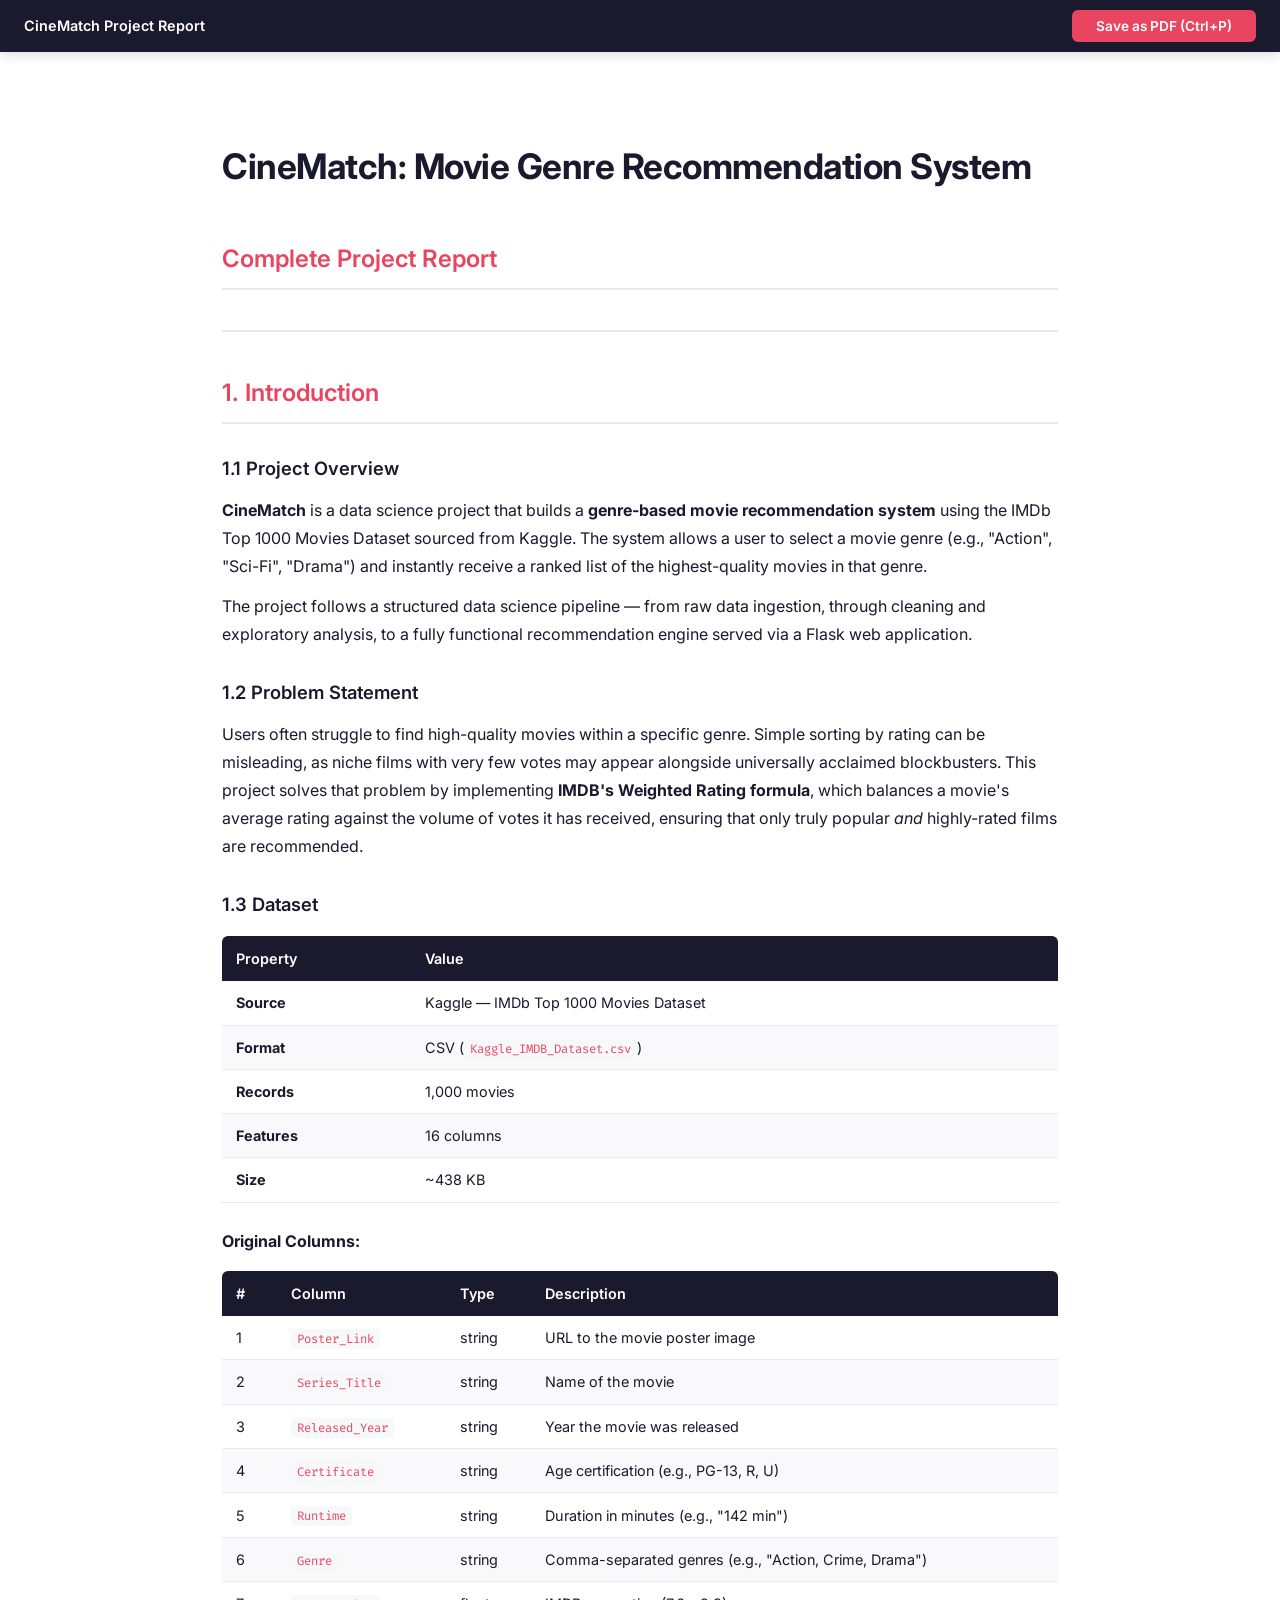
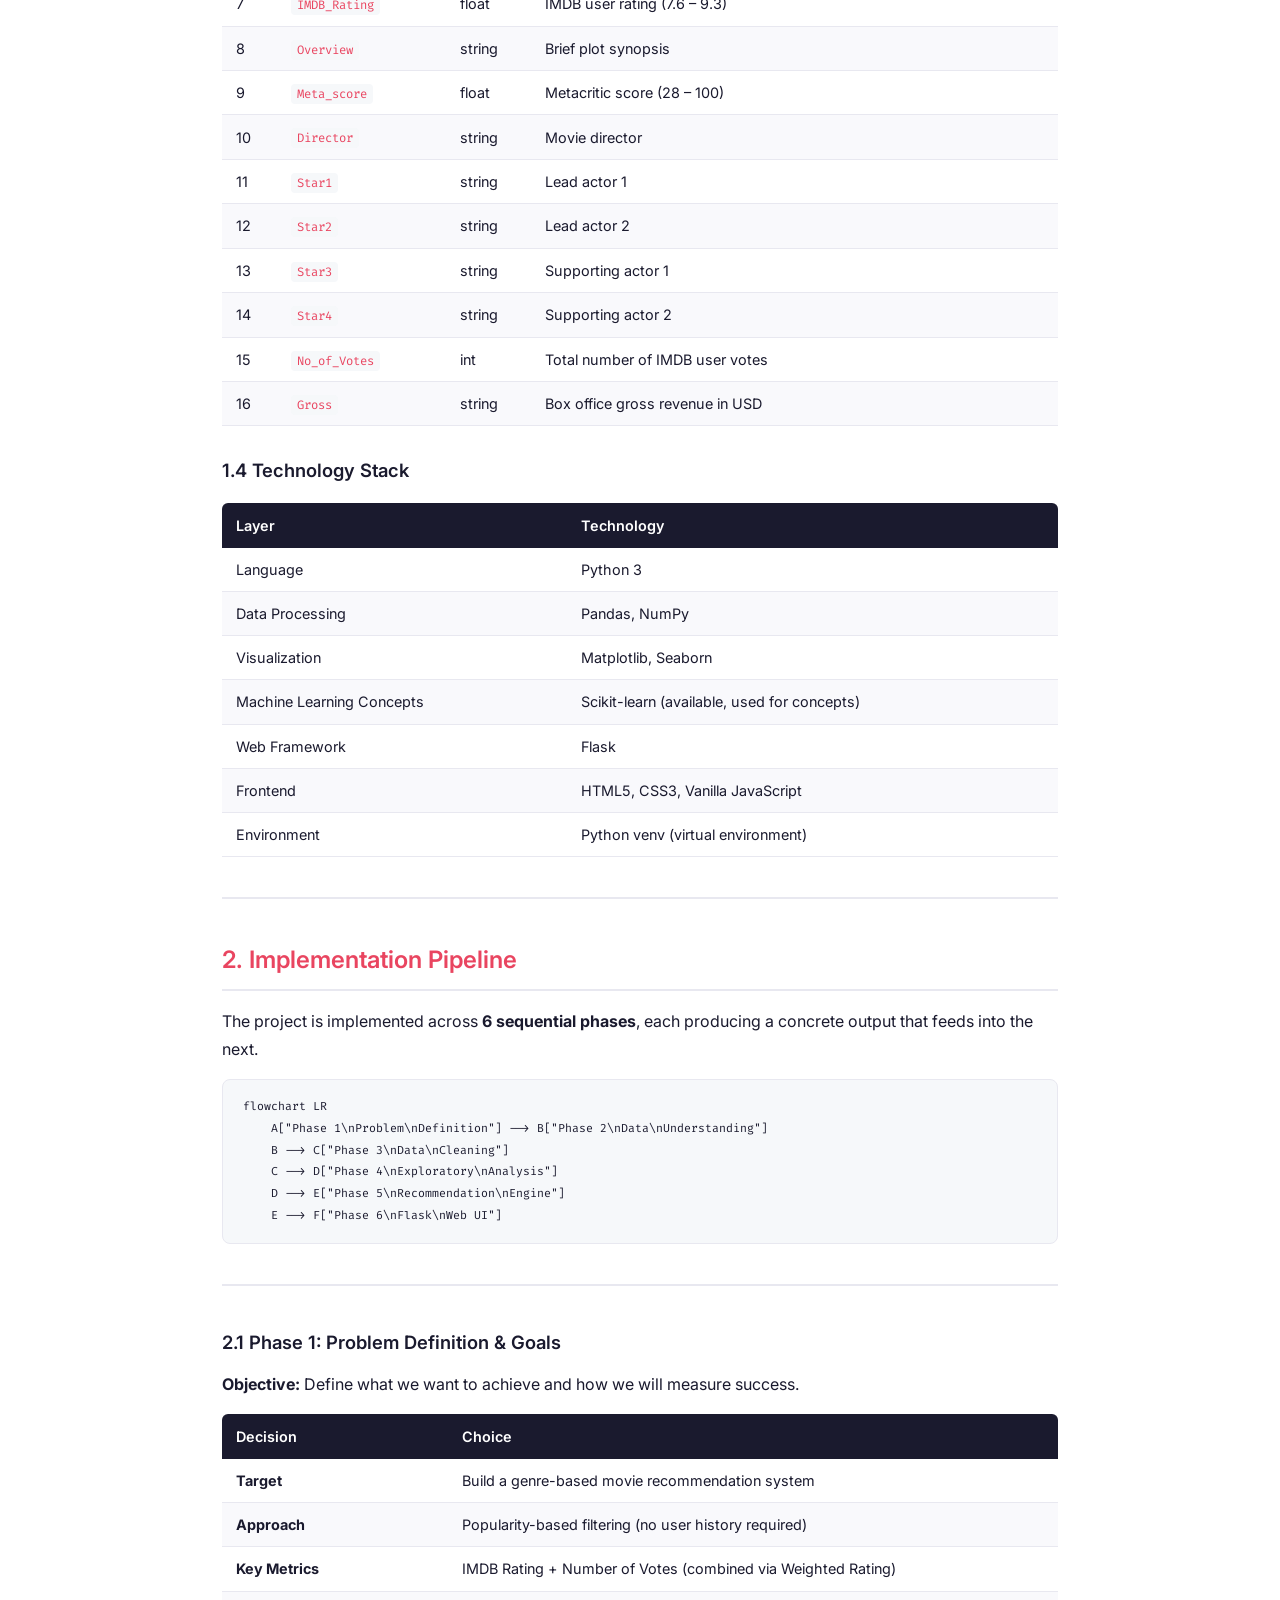
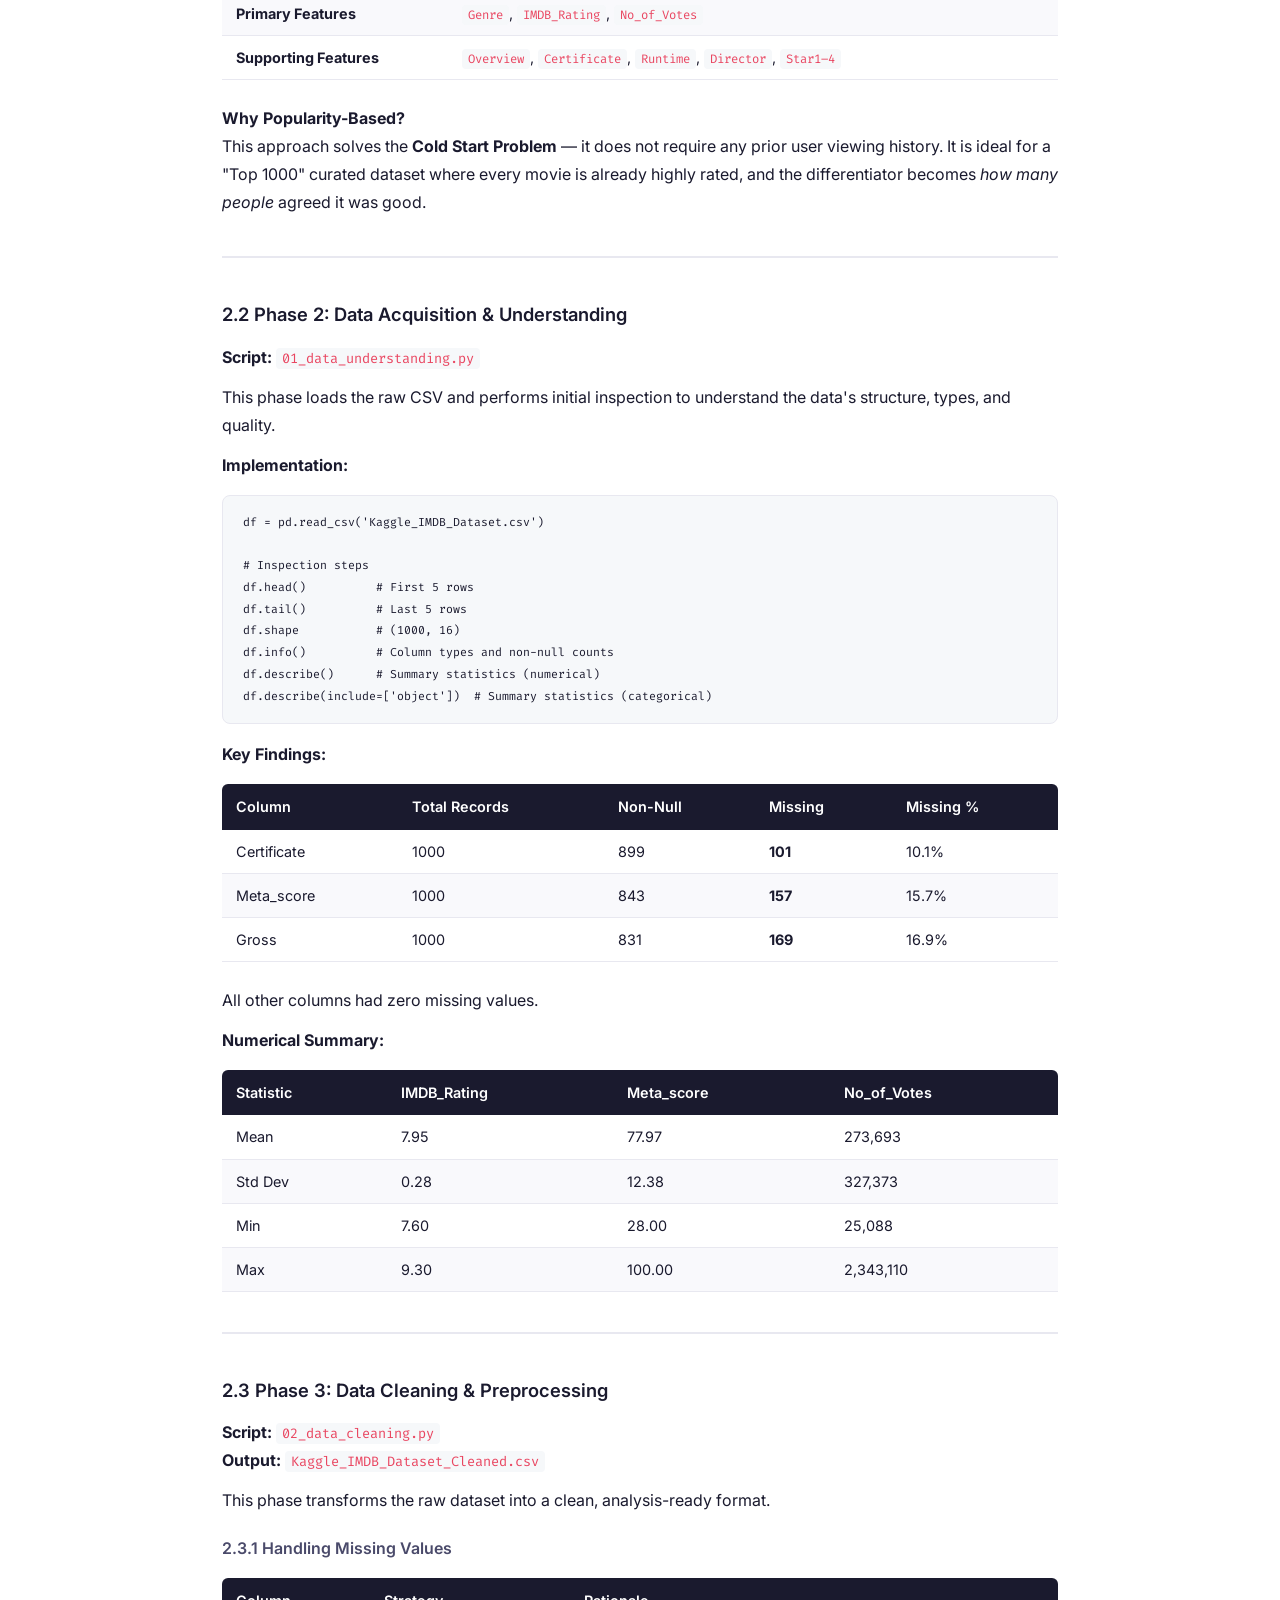
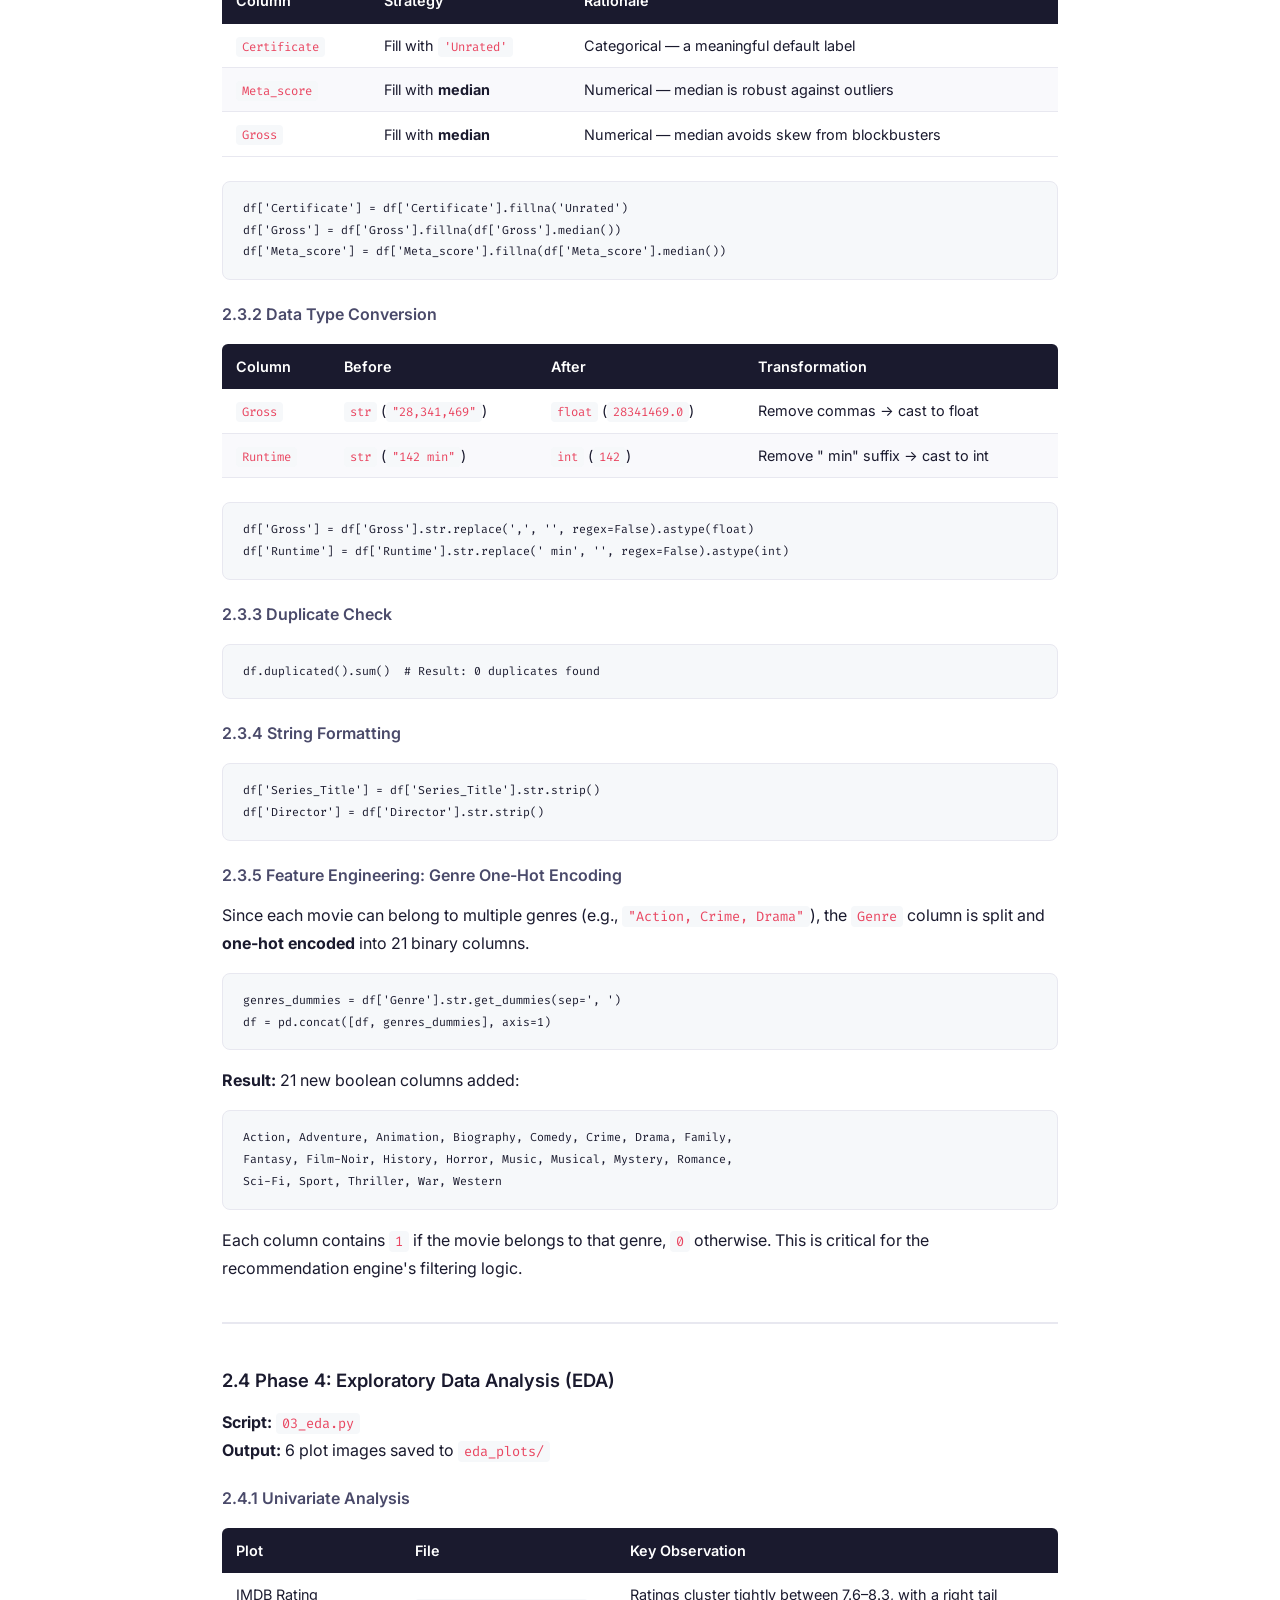
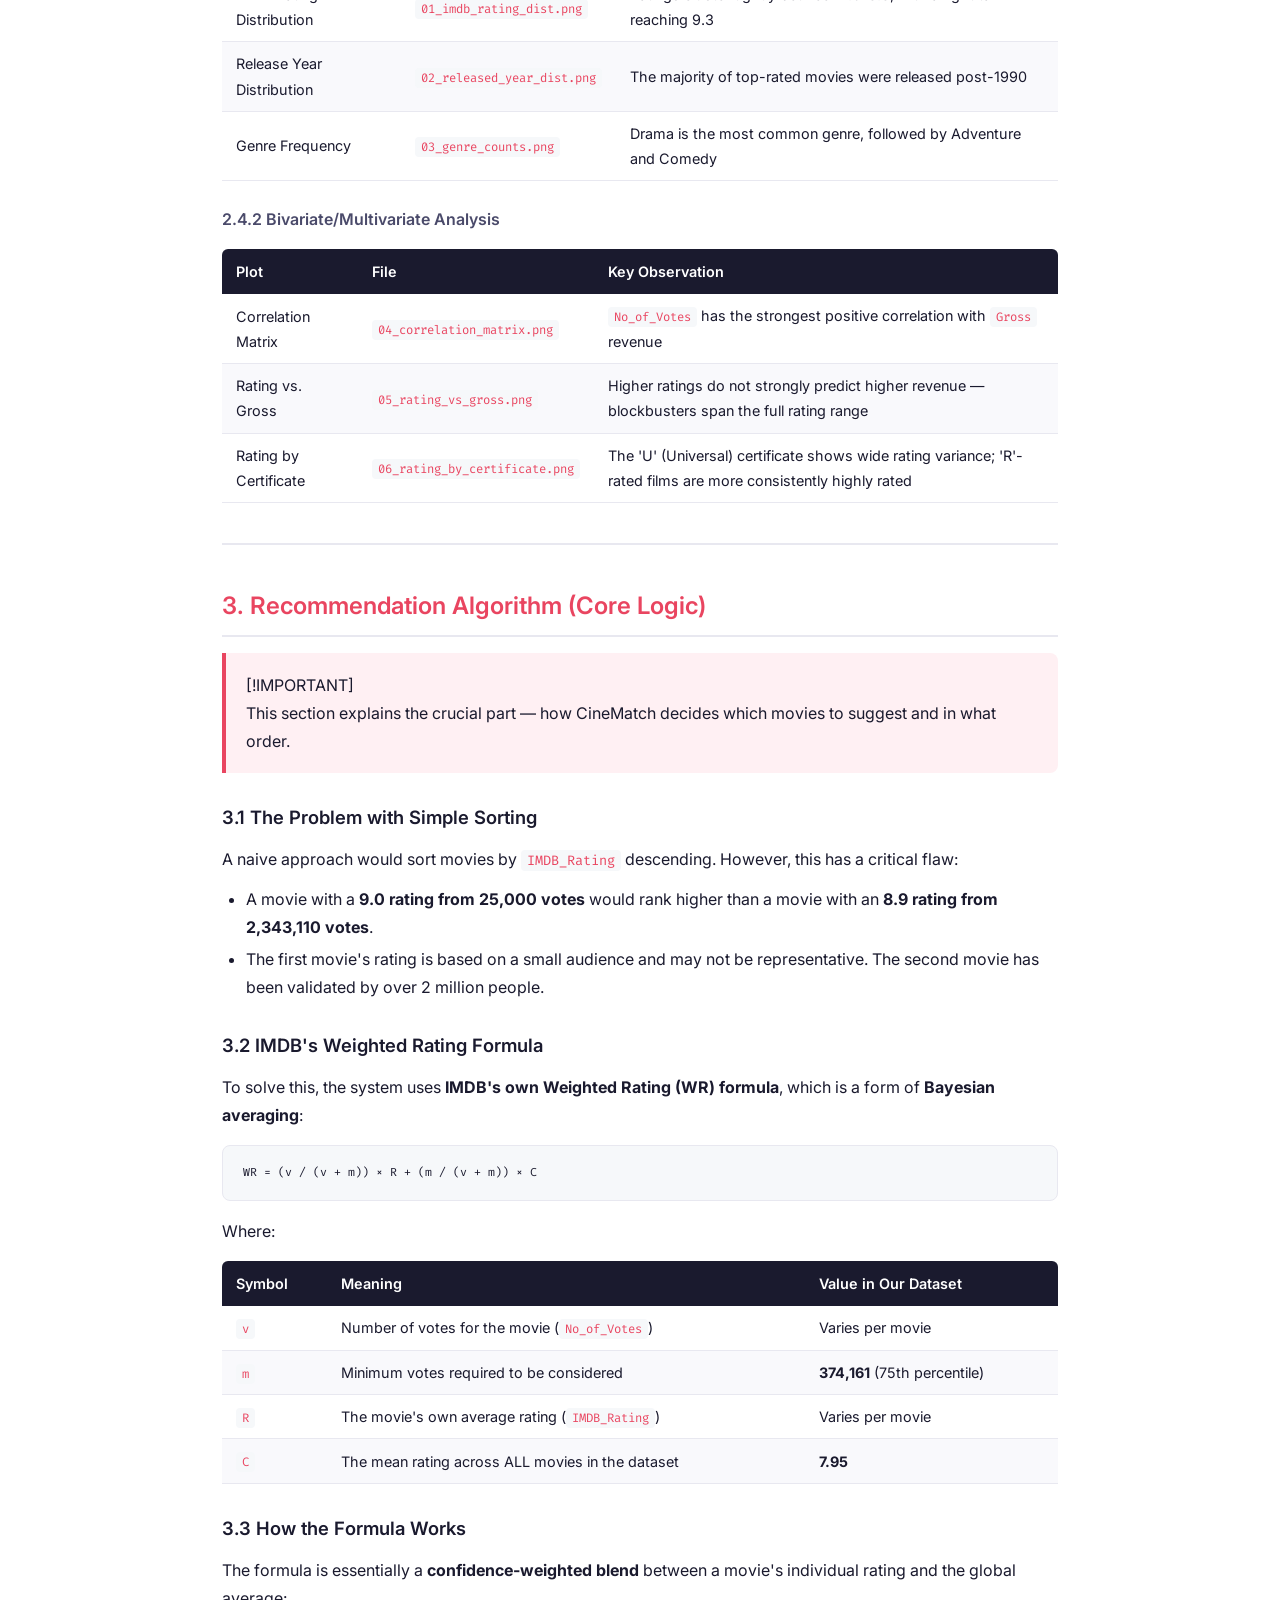
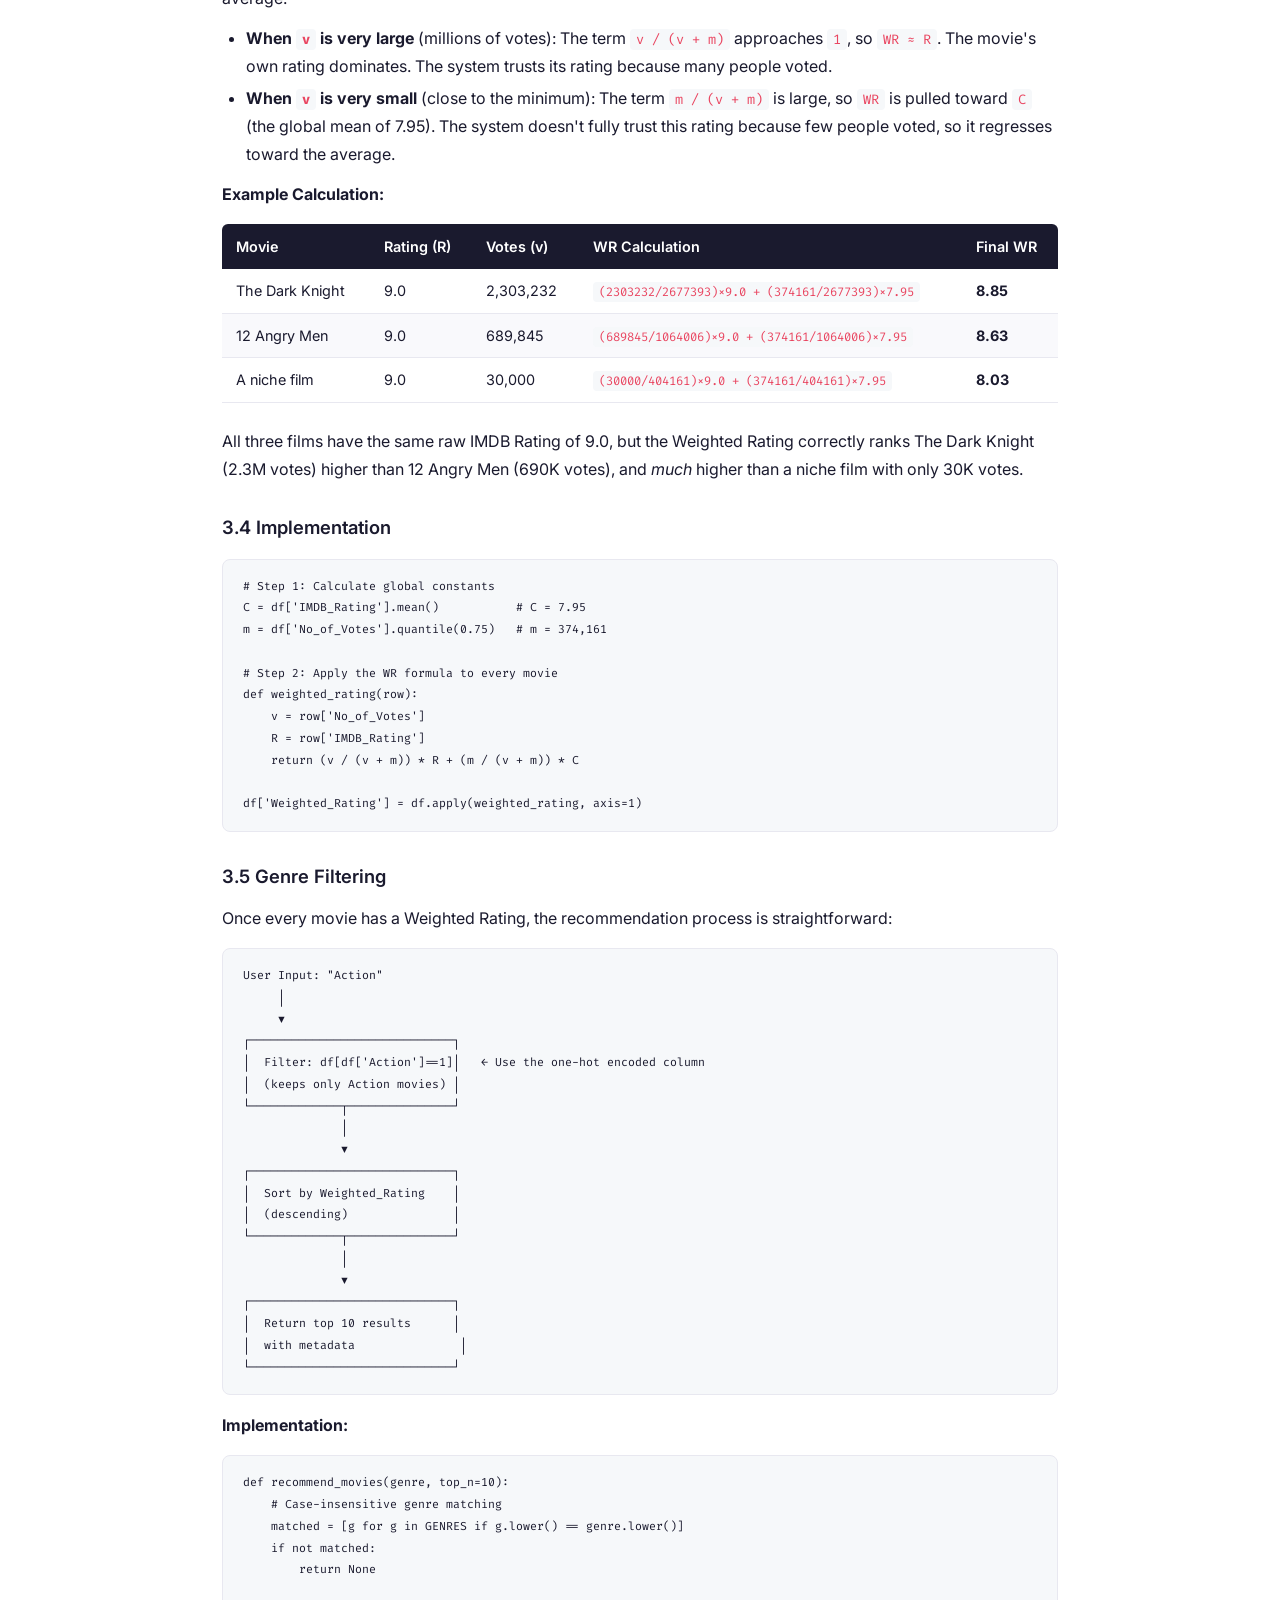
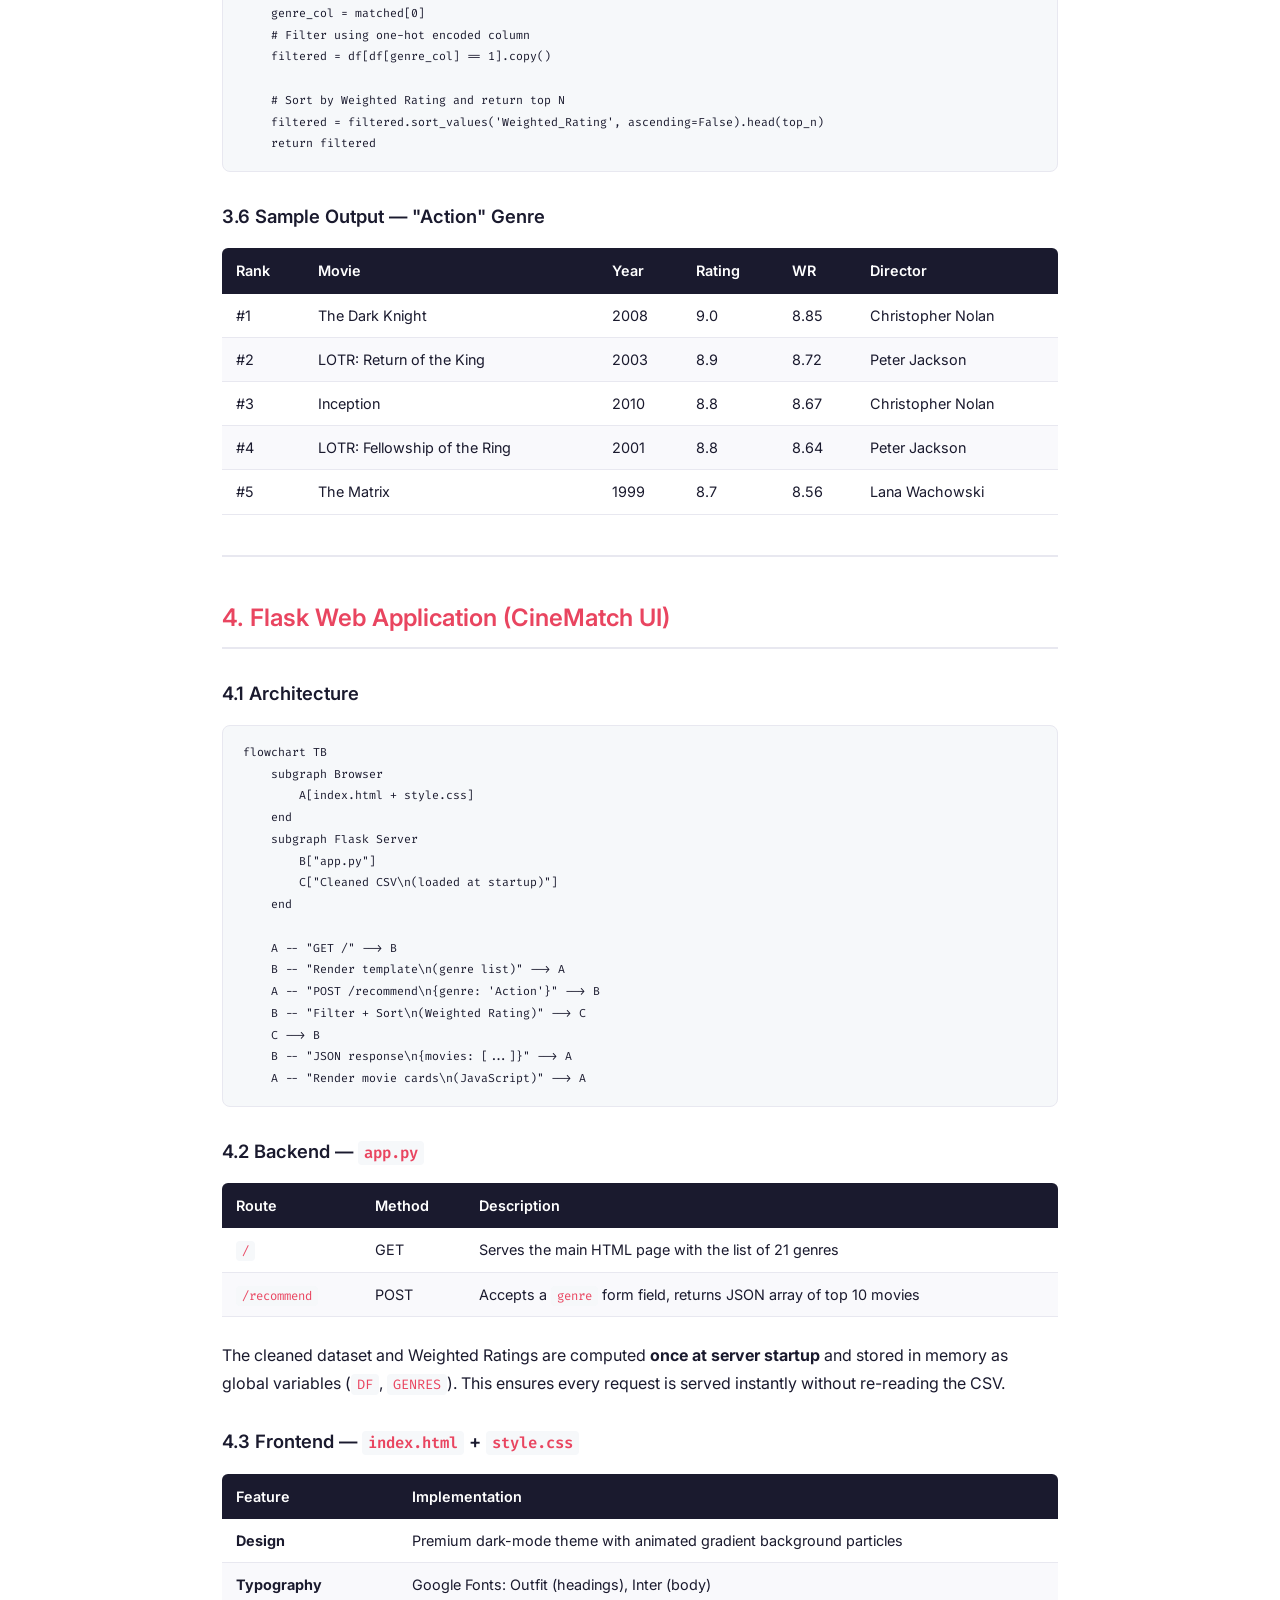
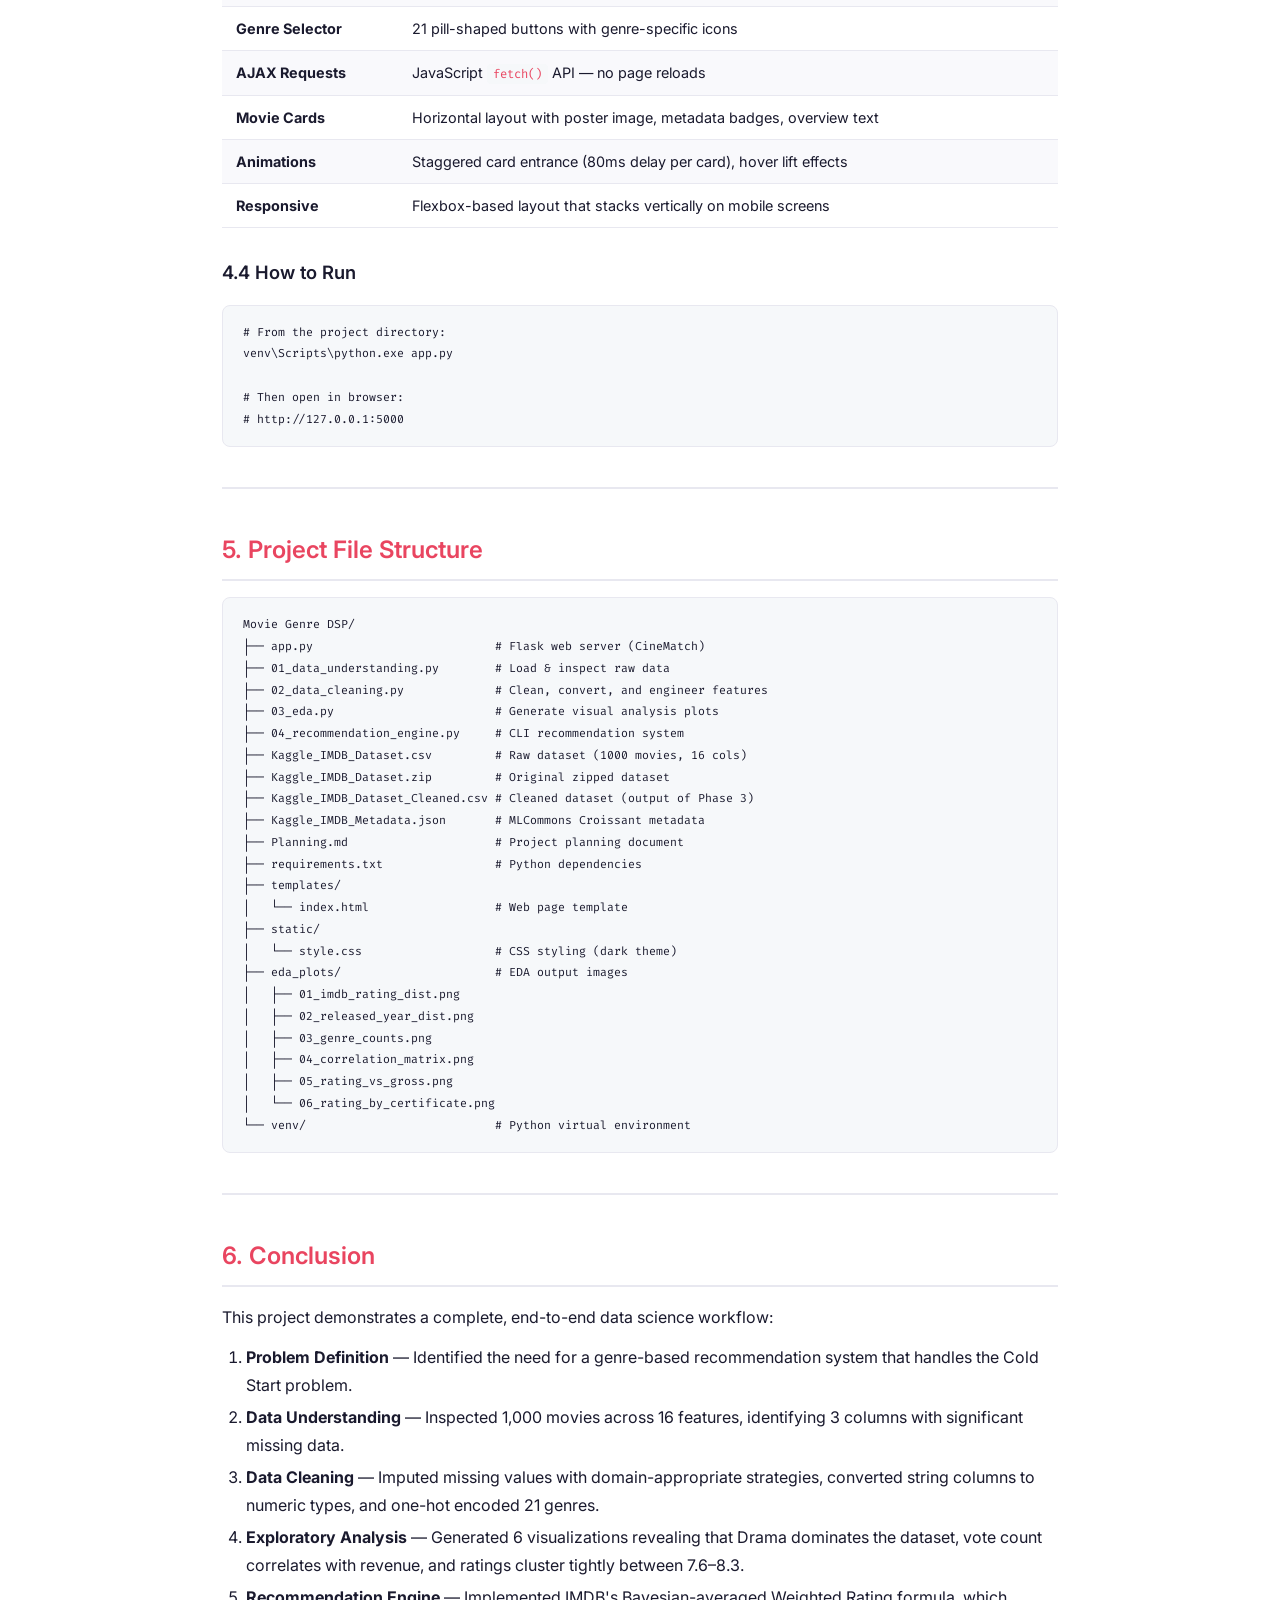
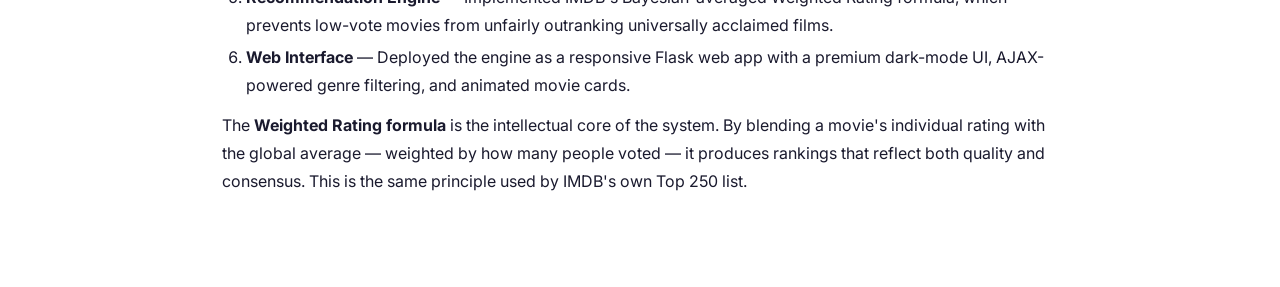
==== Project_Report.html @ 55f8c99a "Initial commit - CineMatch Movie Recommendation System" ====
<!DOCTYPE html>
<html lang="en">
<head>
<meta charset="UTF-8">
<meta name="viewport" content="width=device-width, initial-scale=1.0">
<title>CineMatch - Project Report</title>
<style>
  @import url('https://fonts.googleapis.com/css2?family=Inter:wght@300;400;500;600;700&family=Fira+Code:wght@400;500&display=swap');

  :root {
    --bg: #ffffff;
    --text: #1a1a2e;
    --text-secondary: #4a4a6a;
    --accent: #e94560;
    --accent-light: #fff0f3;
    --border: #e8e8f0;
    --code-bg: #f6f8fa;
    --table-header: #1a1a2e;
    --table-stripe: #f9f9fc;
  }

  @media print {
    body { font-size: 10pt; }
    .no-print { display: none !important; }
    h1, h2, h3 { page-break-after: avoid; }
    table, pre, blockquote { page-break-inside: avoid; }
    @page { margin: 1.5cm 2cm; }
  }

  * { margin: 0; padding: 0; box-sizing: border-box; }

  body {
    font-family: 'Inter', -apple-system, BlinkMacSystemFont, sans-serif;
    color: var(--text);
    background: var(--bg);
    line-height: 1.75;
    max-width: 900px;
    margin: 0 auto;
    padding: 40px 32px 80px;
  }

  /* --- Headings --- */
  h1 {
    font-size: 2.2rem;
    font-weight: 700;
    color: var(--text);
    margin: 48px 0 8px;
    letter-spacing: -0.5px;
  }
  h1:first-child { margin-top: 0; }

  h2 {
    font-size: 1.5rem;
    font-weight: 600;
    color: var(--accent);
    margin: 40px 0 16px;
    padding-bottom: 8px;
    border-bottom: 2px solid var(--border);
  }

  h3 {
    font-size: 1.15rem;
    font-weight: 600;
    color: var(--text);
    margin: 28px 0 12px;
  }

  h4 {
    font-size: 1rem;
    font-weight: 600;
    color: var(--text-secondary);
    margin: 20px 0 8px;
  }

  p {
    margin: 12px 0;
    color: var(--text);
  }

  strong { color: var(--text); }

  /* --- Horizontal Rules --- */
  hr {
    border: none;
    border-top: 2px solid var(--border);
    margin: 40px 0;
  }

  /* --- Tables --- */
  table {
    width: 100%;
    border-collapse: collapse;
    margin: 16px 0 24px;
    font-size: 0.9rem;
  }

  thead th {
    background: var(--table-header);
    color: #fff;
    font-weight: 600;
    text-align: left;
    padding: 10px 14px;
  }

  thead th:first-child { border-radius: 6px 0 0 0; }
  thead th:last-child { border-radius: 0 6px 0 0; }

  tbody td {
    padding: 9px 14px;
    border-bottom: 1px solid var(--border);
  }

  tbody tr:nth-child(even) { background: var(--table-stripe); }
  tbody tr:hover { background: var(--accent-light); }

  /* --- Code --- */
  code {
    font-family: 'Fira Code', 'Consolas', monospace;
    font-size: 0.85em;
    background: var(--code-bg);
    padding: 2px 6px;
    border-radius: 4px;
    color: var(--accent);
  }

  pre {
    background: var(--code-bg);
    border: 1px solid var(--border);
    border-radius: 8px;
    padding: 16px 20px;
    overflow-x: auto;
    margin: 16px 0;
    font-size: 0.85rem;
    line-height: 1.6;
  }

  pre code {
    background: none;
    padding: 0;
    color: var(--text);
  }

  /* --- Blockquotes (alerts) --- */
  blockquote {
    border-left: 4px solid var(--accent);
    background: var(--accent-light);
    padding: 14px 20px;
    margin: 16px 0;
    border-radius: 0 8px 8px 0;
  }

  blockquote p { margin: 4px 0; color: var(--text); }

  /* --- Lists --- */
  ul, ol {
    margin: 10px 0 10px 24px;
  }

  li {
    margin: 4px 0;
  }

  /* --- Print button --- */
  .print-bar {
    position: fixed;
    top: 0;
    left: 0;
    right: 0;
    background: var(--table-header);
    color: #fff;
    padding: 10px 24px;
    display: flex;
    align-items: center;
    justify-content: space-between;
    z-index: 999;
    box-shadow: 0 2px 12px rgba(0,0,0,0.15);
  }

  .print-bar span { font-weight: 600; font-size: 0.9rem; }

  .print-btn {
    background: var(--accent);
    color: #fff;
    border: none;
    padding: 8px 24px;
    font-family: 'Inter', sans-serif;
    font-size: 0.85rem;
    font-weight: 600;
    border-radius: 6px;
    cursor: pointer;
    transition: 0.2s;
  }

  .print-btn:hover { opacity: 0.85; }
</style>
</head>
<body>

<div class="print-bar no-print">
  <span>CineMatch Project Report</span>
  <button class="print-btn" onclick="window.print()">Save as PDF (Ctrl+P)</button>
</div>

<div style="height: 48px;" class="no-print"></div>

<h1 id="cinematch-movie-genre-recommendation-system">CineMatch: Movie Genre Recommendation System</h1>
<h2 id="complete-project-report">Complete Project Report</h2>
<hr />
<h2 id="1-introduction">1. Introduction</h2>
<h3 id="11-project-overview">1.1 Project Overview</h3>
<p><strong>CineMatch</strong> is a data science project that builds a <strong>genre-based movie recommendation system</strong> using the IMDb Top 1000 Movies Dataset sourced from Kaggle. The system allows a user to select a movie genre (e.g., "Action", "Sci-Fi", "Drama") and instantly receive a ranked list of the highest-quality movies in that genre.</p>
<p>The project follows a structured data science pipeline — from raw data ingestion, through cleaning and exploratory analysis, to a fully functional recommendation engine served via a Flask web application.</p>
<h3 id="12-problem-statement">1.2 Problem Statement</h3>
<p>Users often struggle to find high-quality movies within a specific genre. Simple sorting by rating can be misleading, as niche films with very few votes may appear alongside universally acclaimed blockbusters. This project solves that problem by implementing <strong>IMDB's Weighted Rating formula</strong>, which balances a movie's average rating against the volume of votes it has received, ensuring that only truly popular <em>and</em> highly-rated films are recommended.</p>
<h3 id="13-dataset">1.3 Dataset</h3>
<table>
<thead>
<tr>
<th>Property</th>
<th>Value</th>
</tr>
</thead>
<tbody>
<tr>
<td><strong>Source</strong></td>
<td>Kaggle — IMDb Top 1000 Movies Dataset</td>
</tr>
<tr>
<td><strong>Format</strong></td>
<td>CSV (<code>Kaggle_IMDB_Dataset.csv</code>)</td>
</tr>
<tr>
<td><strong>Records</strong></td>
<td>1,000 movies</td>
</tr>
<tr>
<td><strong>Features</strong></td>
<td>16 columns</td>
</tr>
<tr>
<td><strong>Size</strong></td>
<td>~438 KB</td>
</tr>
</tbody>
</table>
<p><strong>Original Columns:</strong></p>
<table>
<thead>
<tr>
<th>#</th>
<th>Column</th>
<th>Type</th>
<th>Description</th>
</tr>
</thead>
<tbody>
<tr>
<td>1</td>
<td><code>Poster_Link</code></td>
<td>string</td>
<td>URL to the movie poster image</td>
</tr>
<tr>
<td>2</td>
<td><code>Series_Title</code></td>
<td>string</td>
<td>Name of the movie</td>
</tr>
<tr>
<td>3</td>
<td><code>Released_Year</code></td>
<td>string</td>
<td>Year the movie was released</td>
</tr>
<tr>
<td>4</td>
<td><code>Certificate</code></td>
<td>string</td>
<td>Age certification (e.g., PG-13, R, U)</td>
</tr>
<tr>
<td>5</td>
<td><code>Runtime</code></td>
<td>string</td>
<td>Duration in minutes (e.g., "142 min")</td>
</tr>
<tr>
<td>6</td>
<td><code>Genre</code></td>
<td>string</td>
<td>Comma-separated genres (e.g., "Action, Crime, Drama")</td>
</tr>
<tr>
<td>7</td>
<td><code>IMDB_Rating</code></td>
<td>float</td>
<td>IMDB user rating (7.6 – 9.3)</td>
</tr>
<tr>
<td>8</td>
<td><code>Overview</code></td>
<td>string</td>
<td>Brief plot synopsis</td>
</tr>
<tr>
<td>9</td>
<td><code>Meta_score</code></td>
<td>float</td>
<td>Metacritic score (28 – 100)</td>
</tr>
<tr>
<td>10</td>
<td><code>Director</code></td>
<td>string</td>
<td>Movie director</td>
</tr>
<tr>
<td>11</td>
<td><code>Star1</code></td>
<td>string</td>
<td>Lead actor 1</td>
</tr>
<tr>
<td>12</td>
<td><code>Star2</code></td>
<td>string</td>
<td>Lead actor 2</td>
</tr>
<tr>
<td>13</td>
<td><code>Star3</code></td>
<td>string</td>
<td>Supporting actor 1</td>
</tr>
<tr>
<td>14</td>
<td><code>Star4</code></td>
<td>string</td>
<td>Supporting actor 2</td>
</tr>
<tr>
<td>15</td>
<td><code>No_of_Votes</code></td>
<td>int</td>
<td>Total number of IMDB user votes</td>
</tr>
<tr>
<td>16</td>
<td><code>Gross</code></td>
<td>string</td>
<td>Box office gross revenue in USD</td>
</tr>
</tbody>
</table>
<h3 id="14-technology-stack">1.4 Technology Stack</h3>
<table>
<thead>
<tr>
<th>Layer</th>
<th>Technology</th>
</tr>
</thead>
<tbody>
<tr>
<td>Language</td>
<td>Python 3</td>
</tr>
<tr>
<td>Data Processing</td>
<td>Pandas, NumPy</td>
</tr>
<tr>
<td>Visualization</td>
<td>Matplotlib, Seaborn</td>
</tr>
<tr>
<td>Machine Learning Concepts</td>
<td>Scikit-learn (available, used for concepts)</td>
</tr>
<tr>
<td>Web Framework</td>
<td>Flask</td>
</tr>
<tr>
<td>Frontend</td>
<td>HTML5, CSS3, Vanilla JavaScript</td>
</tr>
<tr>
<td>Environment</td>
<td>Python venv (virtual environment)</td>
</tr>
</tbody>
</table>
<hr />
<h2 id="2-implementation-pipeline">2. Implementation Pipeline</h2>
<p>The project is implemented across <strong>6 sequential phases</strong>, each producing a concrete output that feeds into the next.</p>
<div class="highlight"><pre><span></span><code>flowchart LR
    A[&quot;Phase 1\nProblem\nDefinition&quot;] --&gt; B[&quot;Phase 2\nData\nUnderstanding&quot;]
    B --&gt; C[&quot;Phase 3\nData\nCleaning&quot;]
    C --&gt; D[&quot;Phase 4\nExploratory\nAnalysis&quot;]
    D --&gt; E[&quot;Phase 5\nRecommendation\nEngine&quot;]
    E --&gt; F[&quot;Phase 6\nFlask\nWeb UI&quot;]
</code></pre></div>

<hr />
<h3 id="21-phase-1-problem-definition-goals">2.1 Phase 1: Problem Definition &amp; Goals</h3>
<p><strong>Objective:</strong> Define what we want to achieve and how we will measure success.</p>
<table>
<thead>
<tr>
<th>Decision</th>
<th>Choice</th>
</tr>
</thead>
<tbody>
<tr>
<td><strong>Target</strong></td>
<td>Build a genre-based movie recommendation system</td>
</tr>
<tr>
<td><strong>Approach</strong></td>
<td>Popularity-based filtering (no user history required)</td>
</tr>
<tr>
<td><strong>Key Metrics</strong></td>
<td>IMDB Rating + Number of Votes (combined via Weighted Rating)</td>
</tr>
<tr>
<td><strong>Primary Features</strong></td>
<td><code>Genre</code>, <code>IMDB_Rating</code>, <code>No_of_Votes</code></td>
</tr>
<tr>
<td><strong>Supporting Features</strong></td>
<td><code>Overview</code>, <code>Certificate</code>, <code>Runtime</code>, <code>Director</code>, <code>Star1–4</code></td>
</tr>
</tbody>
</table>
<p><strong>Why Popularity-Based?</strong><br />
This approach solves the <strong>Cold Start Problem</strong> — it does not require any prior user viewing history. It is ideal for a "Top 1000" curated dataset where every movie is already highly rated, and the differentiator becomes <em>how many people</em> agreed it was good.</p>
<hr />
<h3 id="22-phase-2-data-acquisition-understanding">2.2 Phase 2: Data Acquisition &amp; Understanding</h3>
<p><strong>Script:</strong> <code>01_data_understanding.py</code></p>
<p>This phase loads the raw CSV and performs initial inspection to understand the data's structure, types, and quality.</p>
<p><strong>Implementation:</strong></p>
<div class="highlight"><pre><span></span><code><span class="n">df</span> <span class="o">=</span> <span class="n">pd</span><span class="o">.</span><span class="n">read_csv</span><span class="p">(</span><span class="s1">&#39;Kaggle_IMDB_Dataset.csv&#39;</span><span class="p">)</span>

<span class="c1"># Inspection steps</span>
<span class="n">df</span><span class="o">.</span><span class="n">head</span><span class="p">()</span>          <span class="c1"># First 5 rows</span>
<span class="n">df</span><span class="o">.</span><span class="n">tail</span><span class="p">()</span>          <span class="c1"># Last 5 rows</span>
<span class="n">df</span><span class="o">.</span><span class="n">shape</span>           <span class="c1"># (1000, 16)</span>
<span class="n">df</span><span class="o">.</span><span class="n">info</span><span class="p">()</span>          <span class="c1"># Column types and non-null counts</span>
<span class="n">df</span><span class="o">.</span><span class="n">describe</span><span class="p">()</span>      <span class="c1"># Summary statistics (numerical)</span>
<span class="n">df</span><span class="o">.</span><span class="n">describe</span><span class="p">(</span><span class="n">include</span><span class="o">=</span><span class="p">[</span><span class="s1">&#39;object&#39;</span><span class="p">])</span>  <span class="c1"># Summary statistics (categorical)</span>
</code></pre></div>

<p><strong>Key Findings:</strong></p>
<table>
<thead>
<tr>
<th>Column</th>
<th>Total Records</th>
<th>Non-Null</th>
<th>Missing</th>
<th>Missing %</th>
</tr>
</thead>
<tbody>
<tr>
<td>Certificate</td>
<td>1000</td>
<td>899</td>
<td><strong>101</strong></td>
<td>10.1%</td>
</tr>
<tr>
<td>Meta_score</td>
<td>1000</td>
<td>843</td>
<td><strong>157</strong></td>
<td>15.7%</td>
</tr>
<tr>
<td>Gross</td>
<td>1000</td>
<td>831</td>
<td><strong>169</strong></td>
<td>16.9%</td>
</tr>
</tbody>
</table>
<p>All other columns had zero missing values.</p>
<p><strong>Numerical Summary:</strong></p>
<table>
<thead>
<tr>
<th>Statistic</th>
<th>IMDB_Rating</th>
<th>Meta_score</th>
<th>No_of_Votes</th>
</tr>
</thead>
<tbody>
<tr>
<td>Mean</td>
<td>7.95</td>
<td>77.97</td>
<td>273,693</td>
</tr>
<tr>
<td>Std Dev</td>
<td>0.28</td>
<td>12.38</td>
<td>327,373</td>
</tr>
<tr>
<td>Min</td>
<td>7.60</td>
<td>28.00</td>
<td>25,088</td>
</tr>
<tr>
<td>Max</td>
<td>9.30</td>
<td>100.00</td>
<td>2,343,110</td>
</tr>
</tbody>
</table>
<hr />
<h3 id="23-phase-3-data-cleaning-preprocessing">2.3 Phase 3: Data Cleaning &amp; Preprocessing</h3>
<p><strong>Script:</strong> <code>02_data_cleaning.py</code><br />
<strong>Output:</strong> <code>Kaggle_IMDB_Dataset_Cleaned.csv</code></p>
<p>This phase transforms the raw dataset into a clean, analysis-ready format.</p>
<h4 id="231-handling-missing-values">2.3.1 Handling Missing Values</h4>
<table>
<thead>
<tr>
<th>Column</th>
<th>Strategy</th>
<th>Rationale</th>
</tr>
</thead>
<tbody>
<tr>
<td><code>Certificate</code></td>
<td>Fill with <code>'Unrated'</code></td>
<td>Categorical — a meaningful default label</td>
</tr>
<tr>
<td><code>Meta_score</code></td>
<td>Fill with <strong>median</strong></td>
<td>Numerical — median is robust against outliers</td>
</tr>
<tr>
<td><code>Gross</code></td>
<td>Fill with <strong>median</strong></td>
<td>Numerical — median avoids skew from blockbusters</td>
</tr>
</tbody>
</table>
<div class="highlight"><pre><span></span><code><span class="n">df</span><span class="p">[</span><span class="s1">&#39;Certificate&#39;</span><span class="p">]</span> <span class="o">=</span> <span class="n">df</span><span class="p">[</span><span class="s1">&#39;Certificate&#39;</span><span class="p">]</span><span class="o">.</span><span class="n">fillna</span><span class="p">(</span><span class="s1">&#39;Unrated&#39;</span><span class="p">)</span>
<span class="n">df</span><span class="p">[</span><span class="s1">&#39;Gross&#39;</span><span class="p">]</span> <span class="o">=</span> <span class="n">df</span><span class="p">[</span><span class="s1">&#39;Gross&#39;</span><span class="p">]</span><span class="o">.</span><span class="n">fillna</span><span class="p">(</span><span class="n">df</span><span class="p">[</span><span class="s1">&#39;Gross&#39;</span><span class="p">]</span><span class="o">.</span><span class="n">median</span><span class="p">())</span>
<span class="n">df</span><span class="p">[</span><span class="s1">&#39;Meta_score&#39;</span><span class="p">]</span> <span class="o">=</span> <span class="n">df</span><span class="p">[</span><span class="s1">&#39;Meta_score&#39;</span><span class="p">]</span><span class="o">.</span><span class="n">fillna</span><span class="p">(</span><span class="n">df</span><span class="p">[</span><span class="s1">&#39;Meta_score&#39;</span><span class="p">]</span><span class="o">.</span><span class="n">median</span><span class="p">())</span>
</code></pre></div>

<h4 id="232-data-type-conversion">2.3.2 Data Type Conversion</h4>
<table>
<thead>
<tr>
<th>Column</th>
<th>Before</th>
<th>After</th>
<th>Transformation</th>
</tr>
</thead>
<tbody>
<tr>
<td><code>Gross</code></td>
<td><code>str</code> (<code>"28,341,469"</code>)</td>
<td><code>float</code> (<code>28341469.0</code>)</td>
<td>Remove commas → cast to float</td>
</tr>
<tr>
<td><code>Runtime</code></td>
<td><code>str</code> (<code>"142 min"</code>)</td>
<td><code>int</code> (<code>142</code>)</td>
<td>Remove " min" suffix → cast to int</td>
</tr>
</tbody>
</table>
<div class="highlight"><pre><span></span><code><span class="n">df</span><span class="p">[</span><span class="s1">&#39;Gross&#39;</span><span class="p">]</span> <span class="o">=</span> <span class="n">df</span><span class="p">[</span><span class="s1">&#39;Gross&#39;</span><span class="p">]</span><span class="o">.</span><span class="n">str</span><span class="o">.</span><span class="n">replace</span><span class="p">(</span><span class="s1">&#39;,&#39;</span><span class="p">,</span> <span class="s1">&#39;&#39;</span><span class="p">,</span> <span class="n">regex</span><span class="o">=</span><span class="kc">False</span><span class="p">)</span><span class="o">.</span><span class="n">astype</span><span class="p">(</span><span class="nb">float</span><span class="p">)</span>
<span class="n">df</span><span class="p">[</span><span class="s1">&#39;Runtime&#39;</span><span class="p">]</span> <span class="o">=</span> <span class="n">df</span><span class="p">[</span><span class="s1">&#39;Runtime&#39;</span><span class="p">]</span><span class="o">.</span><span class="n">str</span><span class="o">.</span><span class="n">replace</span><span class="p">(</span><span class="s1">&#39; min&#39;</span><span class="p">,</span> <span class="s1">&#39;&#39;</span><span class="p">,</span> <span class="n">regex</span><span class="o">=</span><span class="kc">False</span><span class="p">)</span><span class="o">.</span><span class="n">astype</span><span class="p">(</span><span class="nb">int</span><span class="p">)</span>
</code></pre></div>

<h4 id="233-duplicate-check">2.3.3 Duplicate Check</h4>
<div class="highlight"><pre><span></span><code><span class="n">df</span><span class="o">.</span><span class="n">duplicated</span><span class="p">()</span><span class="o">.</span><span class="n">sum</span><span class="p">()</span>  <span class="c1"># Result: 0 duplicates found</span>
</code></pre></div>

<h4 id="234-string-formatting">2.3.4 String Formatting</h4>
<div class="highlight"><pre><span></span><code><span class="n">df</span><span class="p">[</span><span class="s1">&#39;Series_Title&#39;</span><span class="p">]</span> <span class="o">=</span> <span class="n">df</span><span class="p">[</span><span class="s1">&#39;Series_Title&#39;</span><span class="p">]</span><span class="o">.</span><span class="n">str</span><span class="o">.</span><span class="n">strip</span><span class="p">()</span>
<span class="n">df</span><span class="p">[</span><span class="s1">&#39;Director&#39;</span><span class="p">]</span> <span class="o">=</span> <span class="n">df</span><span class="p">[</span><span class="s1">&#39;Director&#39;</span><span class="p">]</span><span class="o">.</span><span class="n">str</span><span class="o">.</span><span class="n">strip</span><span class="p">()</span>
</code></pre></div>

<h4 id="235-feature-engineering-genre-one-hot-encoding">2.3.5 Feature Engineering: Genre One-Hot Encoding</h4>
<p>Since each movie can belong to multiple genres (e.g., <code>"Action, Crime, Drama"</code>), the <code>Genre</code> column is split and <strong>one-hot encoded</strong> into 21 binary columns.</p>
<div class="highlight"><pre><span></span><code><span class="n">genres_dummies</span> <span class="o">=</span> <span class="n">df</span><span class="p">[</span><span class="s1">&#39;Genre&#39;</span><span class="p">]</span><span class="o">.</span><span class="n">str</span><span class="o">.</span><span class="n">get_dummies</span><span class="p">(</span><span class="n">sep</span><span class="o">=</span><span class="s1">&#39;, &#39;</span><span class="p">)</span>
<span class="n">df</span> <span class="o">=</span> <span class="n">pd</span><span class="o">.</span><span class="n">concat</span><span class="p">([</span><span class="n">df</span><span class="p">,</span> <span class="n">genres_dummies</span><span class="p">],</span> <span class="n">axis</span><span class="o">=</span><span class="mi">1</span><span class="p">)</span>
</code></pre></div>

<p><strong>Result:</strong> 21 new boolean columns added:</p>
<div class="highlight"><pre><span></span><code>Action, Adventure, Animation, Biography, Comedy, Crime, Drama, Family,
Fantasy, Film-Noir, History, Horror, Music, Musical, Mystery, Romance,
Sci-Fi, Sport, Thriller, War, Western
</code></pre></div>

<p>Each column contains <code>1</code> if the movie belongs to that genre, <code>0</code> otherwise. This is critical for the recommendation engine's filtering logic.</p>
<hr />
<h3 id="24-phase-4-exploratory-data-analysis-eda">2.4 Phase 4: Exploratory Data Analysis (EDA)</h3>
<p><strong>Script:</strong> <code>03_eda.py</code><br />
<strong>Output:</strong> 6 plot images saved to <code>eda_plots/</code></p>
<h4 id="241-univariate-analysis">2.4.1 Univariate Analysis</h4>
<table>
<thead>
<tr>
<th>Plot</th>
<th>File</th>
<th>Key Observation</th>
</tr>
</thead>
<tbody>
<tr>
<td>IMDB Rating Distribution</td>
<td><code>01_imdb_rating_dist.png</code></td>
<td>Ratings cluster tightly between 7.6–8.3, with a right tail reaching 9.3</td>
</tr>
<tr>
<td>Release Year Distribution</td>
<td><code>02_released_year_dist.png</code></td>
<td>The majority of top-rated movies were released post-1990</td>
</tr>
<tr>
<td>Genre Frequency</td>
<td><code>03_genre_counts.png</code></td>
<td>Drama is the most common genre, followed by Adventure and Comedy</td>
</tr>
</tbody>
</table>
<h4 id="242-bivariatemultivariate-analysis">2.4.2 Bivariate/Multivariate Analysis</h4>
<table>
<thead>
<tr>
<th>Plot</th>
<th>File</th>
<th>Key Observation</th>
</tr>
</thead>
<tbody>
<tr>
<td>Correlation Matrix</td>
<td><code>04_correlation_matrix.png</code></td>
<td><code>No_of_Votes</code> has the strongest positive correlation with <code>Gross</code> revenue</td>
</tr>
<tr>
<td>Rating vs. Gross</td>
<td><code>05_rating_vs_gross.png</code></td>
<td>Higher ratings do not strongly predict higher revenue — blockbusters span the full rating range</td>
</tr>
<tr>
<td>Rating by Certificate</td>
<td><code>06_rating_by_certificate.png</code></td>
<td>The 'U' (Universal) certificate shows wide rating variance; 'R'-rated films are more consistently highly rated</td>
</tr>
</tbody>
</table>
<hr />
<h2 id="3-recommendation-algorithm-core-logic">3. Recommendation Algorithm (Core Logic)</h2>
<blockquote>
<p>[!IMPORTANT]<br />
This section explains the crucial part — how CineMatch decides which movies to suggest and in what order.</p>
</blockquote>
<h3 id="31-the-problem-with-simple-sorting">3.1 The Problem with Simple Sorting</h3>
<p>A naive approach would sort movies by <code>IMDB_Rating</code> descending. However, this has a critical flaw:</p>
<ul>
<li>A movie with a <strong>9.0 rating from 25,000 votes</strong> would rank higher than a movie with an <strong>8.9 rating from 2,343,110 votes</strong>.</li>
<li>The first movie's rating is based on a small audience and may not be representative. The second movie has been validated by over 2 million people.</li>
</ul>
<h3 id="32-imdbs-weighted-rating-formula">3.2 IMDB's Weighted Rating Formula</h3>
<p>To solve this, the system uses <strong>IMDB's own Weighted Rating (WR) formula</strong>, which is a form of <strong>Bayesian averaging</strong>:</p>
<div class="highlight"><pre><span></span><code>WR = (v / (v + m)) × R + (m / (v + m)) × C
</code></pre></div>

<p>Where:</p>
<table>
<thead>
<tr>
<th>Symbol</th>
<th>Meaning</th>
<th>Value in Our Dataset</th>
</tr>
</thead>
<tbody>
<tr>
<td><code>v</code></td>
<td>Number of votes for the movie (<code>No_of_Votes</code>)</td>
<td>Varies per movie</td>
</tr>
<tr>
<td><code>m</code></td>
<td>Minimum votes required to be considered</td>
<td><strong>374,161</strong> (75th percentile)</td>
</tr>
<tr>
<td><code>R</code></td>
<td>The movie's own average rating (<code>IMDB_Rating</code>)</td>
<td>Varies per movie</td>
</tr>
<tr>
<td><code>C</code></td>
<td>The mean rating across ALL movies in the dataset</td>
<td><strong>7.95</strong></td>
</tr>
</tbody>
</table>
<h3 id="33-how-the-formula-works">3.3 How the Formula Works</h3>
<p>The formula is essentially a <strong>confidence-weighted blend</strong> between a movie's individual rating and the global average:</p>
<ul>
<li><strong>When <code>v</code> is very large</strong> (millions of votes): The term <code>v / (v + m)</code> approaches <code>1</code>, so <code>WR ≈ R</code>. The movie's own rating dominates. The system trusts its rating because many people voted.</li>
<li><strong>When <code>v</code> is very small</strong> (close to the minimum): The term <code>m / (v + m)</code> is large, so <code>WR</code> is pulled toward <code>C</code> (the global mean of 7.95). The system doesn't fully trust this rating because few people voted, so it regresses toward the average.</li>
</ul>
<p><strong>Example Calculation:</strong></p>
<table>
<thead>
<tr>
<th>Movie</th>
<th>Rating (R)</th>
<th>Votes (v)</th>
<th>WR Calculation</th>
<th>Final WR</th>
</tr>
</thead>
<tbody>
<tr>
<td>The Dark Knight</td>
<td>9.0</td>
<td>2,303,232</td>
<td><code>(2303232/2677393)×9.0 + (374161/2677393)×7.95</code></td>
<td><strong>8.85</strong></td>
</tr>
<tr>
<td>12 Angry Men</td>
<td>9.0</td>
<td>689,845</td>
<td><code>(689845/1064006)×9.0 + (374161/1064006)×7.95</code></td>
<td><strong>8.63</strong></td>
</tr>
<tr>
<td>A niche film</td>
<td>9.0</td>
<td>30,000</td>
<td><code>(30000/404161)×9.0 + (374161/404161)×7.95</code></td>
<td><strong>8.03</strong></td>
</tr>
</tbody>
</table>
<p>All three films have the same raw IMDB Rating of 9.0, but the Weighted Rating correctly ranks The Dark Knight (2.3M votes) higher than 12 Angry Men (690K votes), and <em>much</em> higher than a niche film with only 30K votes.</p>
<h3 id="34-implementation">3.4 Implementation</h3>
<div class="highlight"><pre><span></span><code><span class="c1"># Step 1: Calculate global constants</span>
<span class="n">C</span> <span class="o">=</span> <span class="n">df</span><span class="p">[</span><span class="s1">&#39;IMDB_Rating&#39;</span><span class="p">]</span><span class="o">.</span><span class="n">mean</span><span class="p">()</span>           <span class="c1"># C = 7.95</span>
<span class="n">m</span> <span class="o">=</span> <span class="n">df</span><span class="p">[</span><span class="s1">&#39;No_of_Votes&#39;</span><span class="p">]</span><span class="o">.</span><span class="n">quantile</span><span class="p">(</span><span class="mf">0.75</span><span class="p">)</span>   <span class="c1"># m = 374,161</span>

<span class="c1"># Step 2: Apply the WR formula to every movie</span>
<span class="k">def</span><span class="w"> </span><span class="nf">weighted_rating</span><span class="p">(</span><span class="n">row</span><span class="p">):</span>
    <span class="n">v</span> <span class="o">=</span> <span class="n">row</span><span class="p">[</span><span class="s1">&#39;No_of_Votes&#39;</span><span class="p">]</span>
    <span class="n">R</span> <span class="o">=</span> <span class="n">row</span><span class="p">[</span><span class="s1">&#39;IMDB_Rating&#39;</span><span class="p">]</span>
    <span class="k">return</span> <span class="p">(</span><span class="n">v</span> <span class="o">/</span> <span class="p">(</span><span class="n">v</span> <span class="o">+</span> <span class="n">m</span><span class="p">))</span> <span class="o">*</span> <span class="n">R</span> <span class="o">+</span> <span class="p">(</span><span class="n">m</span> <span class="o">/</span> <span class="p">(</span><span class="n">v</span> <span class="o">+</span> <span class="n">m</span><span class="p">))</span> <span class="o">*</span> <span class="n">C</span>

<span class="n">df</span><span class="p">[</span><span class="s1">&#39;Weighted_Rating&#39;</span><span class="p">]</span> <span class="o">=</span> <span class="n">df</span><span class="o">.</span><span class="n">apply</span><span class="p">(</span><span class="n">weighted_rating</span><span class="p">,</span> <span class="n">axis</span><span class="o">=</span><span class="mi">1</span><span class="p">)</span>
</code></pre></div>

<h3 id="35-genre-filtering">3.5 Genre Filtering</h3>
<p>Once every movie has a Weighted Rating, the recommendation process is straightforward:</p>
<div class="highlight"><pre><span></span><code>User Input: &quot;Action&quot;
     │
     ▼
┌─────────────────────────────┐
│  Filter: df[df[&#39;Action&#39;]==1]│   ← Use the one-hot encoded column
│  (keeps only Action movies) │
└─────────────┬───────────────┘
              │
              ▼
┌─────────────────────────────┐
│  Sort by Weighted_Rating    │
│  (descending)               │
└─────────────┬───────────────┘
              │
              ▼
┌─────────────────────────────┐
│  Return top 10 results      │
│  with metadata               │
└─────────────────────────────┘
</code></pre></div>

<p><strong>Implementation:</strong></p>
<div class="highlight"><pre><span></span><code><span class="k">def</span><span class="w"> </span><span class="nf">recommend_movies</span><span class="p">(</span><span class="n">genre</span><span class="p">,</span> <span class="n">top_n</span><span class="o">=</span><span class="mi">10</span><span class="p">):</span>
    <span class="c1"># Case-insensitive genre matching</span>
    <span class="n">matched</span> <span class="o">=</span> <span class="p">[</span><span class="n">g</span> <span class="k">for</span> <span class="n">g</span> <span class="ow">in</span> <span class="n">GENRES</span> <span class="k">if</span> <span class="n">g</span><span class="o">.</span><span class="n">lower</span><span class="p">()</span> <span class="o">==</span> <span class="n">genre</span><span class="o">.</span><span class="n">lower</span><span class="p">()]</span>
    <span class="k">if</span> <span class="ow">not</span> <span class="n">matched</span><span class="p">:</span>
        <span class="k">return</span> <span class="kc">None</span>

    <span class="n">genre_col</span> <span class="o">=</span> <span class="n">matched</span><span class="p">[</span><span class="mi">0</span><span class="p">]</span>
    <span class="c1"># Filter using one-hot encoded column</span>
    <span class="n">filtered</span> <span class="o">=</span> <span class="n">df</span><span class="p">[</span><span class="n">df</span><span class="p">[</span><span class="n">genre_col</span><span class="p">]</span> <span class="o">==</span> <span class="mi">1</span><span class="p">]</span><span class="o">.</span><span class="n">copy</span><span class="p">()</span>

    <span class="c1"># Sort by Weighted Rating and return top N</span>
    <span class="n">filtered</span> <span class="o">=</span> <span class="n">filtered</span><span class="o">.</span><span class="n">sort_values</span><span class="p">(</span><span class="s1">&#39;Weighted_Rating&#39;</span><span class="p">,</span> <span class="n">ascending</span><span class="o">=</span><span class="kc">False</span><span class="p">)</span><span class="o">.</span><span class="n">head</span><span class="p">(</span><span class="n">top_n</span><span class="p">)</span>
    <span class="k">return</span> <span class="n">filtered</span>
</code></pre></div>

<h3 id="36-sample-output-action-genre">3.6 Sample Output — "Action" Genre</h3>
<table>
<thead>
<tr>
<th>Rank</th>
<th>Movie</th>
<th>Year</th>
<th>Rating</th>
<th>WR</th>
<th>Director</th>
</tr>
</thead>
<tbody>
<tr>
<td>#1</td>
<td>The Dark Knight</td>
<td>2008</td>
<td>9.0</td>
<td>8.85</td>
<td>Christopher Nolan</td>
</tr>
<tr>
<td>#2</td>
<td>LOTR: Return of the King</td>
<td>2003</td>
<td>8.9</td>
<td>8.72</td>
<td>Peter Jackson</td>
</tr>
<tr>
<td>#3</td>
<td>Inception</td>
<td>2010</td>
<td>8.8</td>
<td>8.67</td>
<td>Christopher Nolan</td>
</tr>
<tr>
<td>#4</td>
<td>LOTR: Fellowship of the Ring</td>
<td>2001</td>
<td>8.8</td>
<td>8.64</td>
<td>Peter Jackson</td>
</tr>
<tr>
<td>#5</td>
<td>The Matrix</td>
<td>1999</td>
<td>8.7</td>
<td>8.56</td>
<td>Lana Wachowski</td>
</tr>
</tbody>
</table>
<hr />
<h2 id="4-flask-web-application-cinematch-ui">4. Flask Web Application (CineMatch UI)</h2>
<h3 id="41-architecture">4.1 Architecture</h3>
<div class="highlight"><pre><span></span><code>flowchart TB
    subgraph Browser
        A[index.html + style.css]
    end
    subgraph Flask Server
        B[&quot;app.py&quot;]
        C[&quot;Cleaned CSV\n(loaded at startup)&quot;]
    end

    A -- &quot;GET /&quot; --&gt; B
    B -- &quot;Render template\n(genre list)&quot; --&gt; A
    A -- &quot;POST /recommend\n{genre: &#39;Action&#39;}&quot; --&gt; B
    B -- &quot;Filter + Sort\n(Weighted Rating)&quot; --&gt; C
    C --&gt; B
    B -- &quot;JSON response\n{movies: [...]}&quot; --&gt; A
    A -- &quot;Render movie cards\n(JavaScript)&quot; --&gt; A
</code></pre></div>

<h3 id="42-backend-apppy">4.2 Backend — <code>app.py</code></h3>
<table>
<thead>
<tr>
<th>Route</th>
<th>Method</th>
<th>Description</th>
</tr>
</thead>
<tbody>
<tr>
<td><code>/</code></td>
<td>GET</td>
<td>Serves the main HTML page with the list of 21 genres</td>
</tr>
<tr>
<td><code>/recommend</code></td>
<td>POST</td>
<td>Accepts a <code>genre</code> form field, returns JSON array of top 10 movies</td>
</tr>
</tbody>
</table>
<p>The cleaned dataset and Weighted Ratings are computed <strong>once at server startup</strong> and stored in memory as global variables (<code>DF</code>, <code>GENRES</code>). This ensures every request is served instantly without re-reading the CSV.</p>
<h3 id="43-frontend-indexhtml-stylecss">4.3 Frontend — <code>index.html</code> + <code>style.css</code></h3>
<table>
<thead>
<tr>
<th>Feature</th>
<th>Implementation</th>
</tr>
</thead>
<tbody>
<tr>
<td><strong>Design</strong></td>
<td>Premium dark-mode theme with animated gradient background particles</td>
</tr>
<tr>
<td><strong>Typography</strong></td>
<td>Google Fonts: Outfit (headings), Inter (body)</td>
</tr>
<tr>
<td><strong>Genre Selector</strong></td>
<td>21 pill-shaped buttons with genre-specific icons</td>
</tr>
<tr>
<td><strong>AJAX Requests</strong></td>
<td>JavaScript <code>fetch()</code> API — no page reloads</td>
</tr>
<tr>
<td><strong>Movie Cards</strong></td>
<td>Horizontal layout with poster image, metadata badges, overview text</td>
</tr>
<tr>
<td><strong>Animations</strong></td>
<td>Staggered card entrance (80ms delay per card), hover lift effects</td>
</tr>
<tr>
<td><strong>Responsive</strong></td>
<td>Flexbox-based layout that stacks vertically on mobile screens</td>
</tr>
</tbody>
</table>
<h3 id="44-how-to-run">4.4 How to Run</h3>
<div class="highlight"><pre><span></span><code><span class="c1"># From the project directory:</span>
venv<span class="se">\S</span>cripts<span class="se">\p</span>ython.exe<span class="w"> </span>app.py

<span class="c1"># Then open in browser:</span>
<span class="c1"># http://127.0.0.1:5000</span>
</code></pre></div>

<hr />
<h2 id="5-project-file-structure">5. Project File Structure</h2>
<div class="highlight"><pre><span></span><code>Movie Genre DSP/
├── app.py                          # Flask web server (CineMatch)
├── 01_data_understanding.py        # Load &amp; inspect raw data
├── 02_data_cleaning.py             # Clean, convert, and engineer features
├── 03_eda.py                       # Generate visual analysis plots
├── 04_recommendation_engine.py     # CLI recommendation system
├── Kaggle_IMDB_Dataset.csv         # Raw dataset (1000 movies, 16 cols)
├── Kaggle_IMDB_Dataset.zip         # Original zipped dataset
├── Kaggle_IMDB_Dataset_Cleaned.csv # Cleaned dataset (output of Phase 3)
├── Kaggle_IMDB_Metadata.json       # MLCommons Croissant metadata
├── Planning.md                     # Project planning document
├── requirements.txt                # Python dependencies
├── templates/
│   └── index.html                  # Web page template
├── static/
│   └── style.css                   # CSS styling (dark theme)
├── eda_plots/                      # EDA output images
│   ├── 01_imdb_rating_dist.png
│   ├── 02_released_year_dist.png
│   ├── 03_genre_counts.png
│   ├── 04_correlation_matrix.png
│   ├── 05_rating_vs_gross.png
│   └── 06_rating_by_certificate.png
└── venv/                           # Python virtual environment
</code></pre></div>

<hr />
<h2 id="6-conclusion">6. Conclusion</h2>
<p>This project demonstrates a complete, end-to-end data science workflow:</p>
<ol>
<li><strong>Problem Definition</strong> — Identified the need for a genre-based recommendation system that handles the Cold Start problem.</li>
<li><strong>Data Understanding</strong> — Inspected 1,000 movies across 16 features, identifying 3 columns with significant missing data.</li>
<li><strong>Data Cleaning</strong> — Imputed missing values with domain-appropriate strategies, converted string columns to numeric types, and one-hot encoded 21 genres.</li>
<li><strong>Exploratory Analysis</strong> — Generated 6 visualizations revealing that Drama dominates the dataset, vote count correlates with revenue, and ratings cluster tightly between 7.6–8.3.</li>
<li><strong>Recommendation Engine</strong> — Implemented IMDB's Bayesian-averaged Weighted Rating formula, which prevents low-vote movies from unfairly outranking universally acclaimed films.</li>
<li><strong>Web Interface</strong> — Deployed the engine as a responsive Flask web app with a premium dark-mode UI, AJAX-powered genre filtering, and animated movie cards.</li>
</ol>
<p>The <strong>Weighted Rating formula</strong> is the intellectual core of the system. By blending a movie's individual rating with the global average — weighted by how many people voted — it produces rankings that reflect both quality and consensus. This is the same principle used by IMDB's own Top 250 list.</p>

</body>
</html>
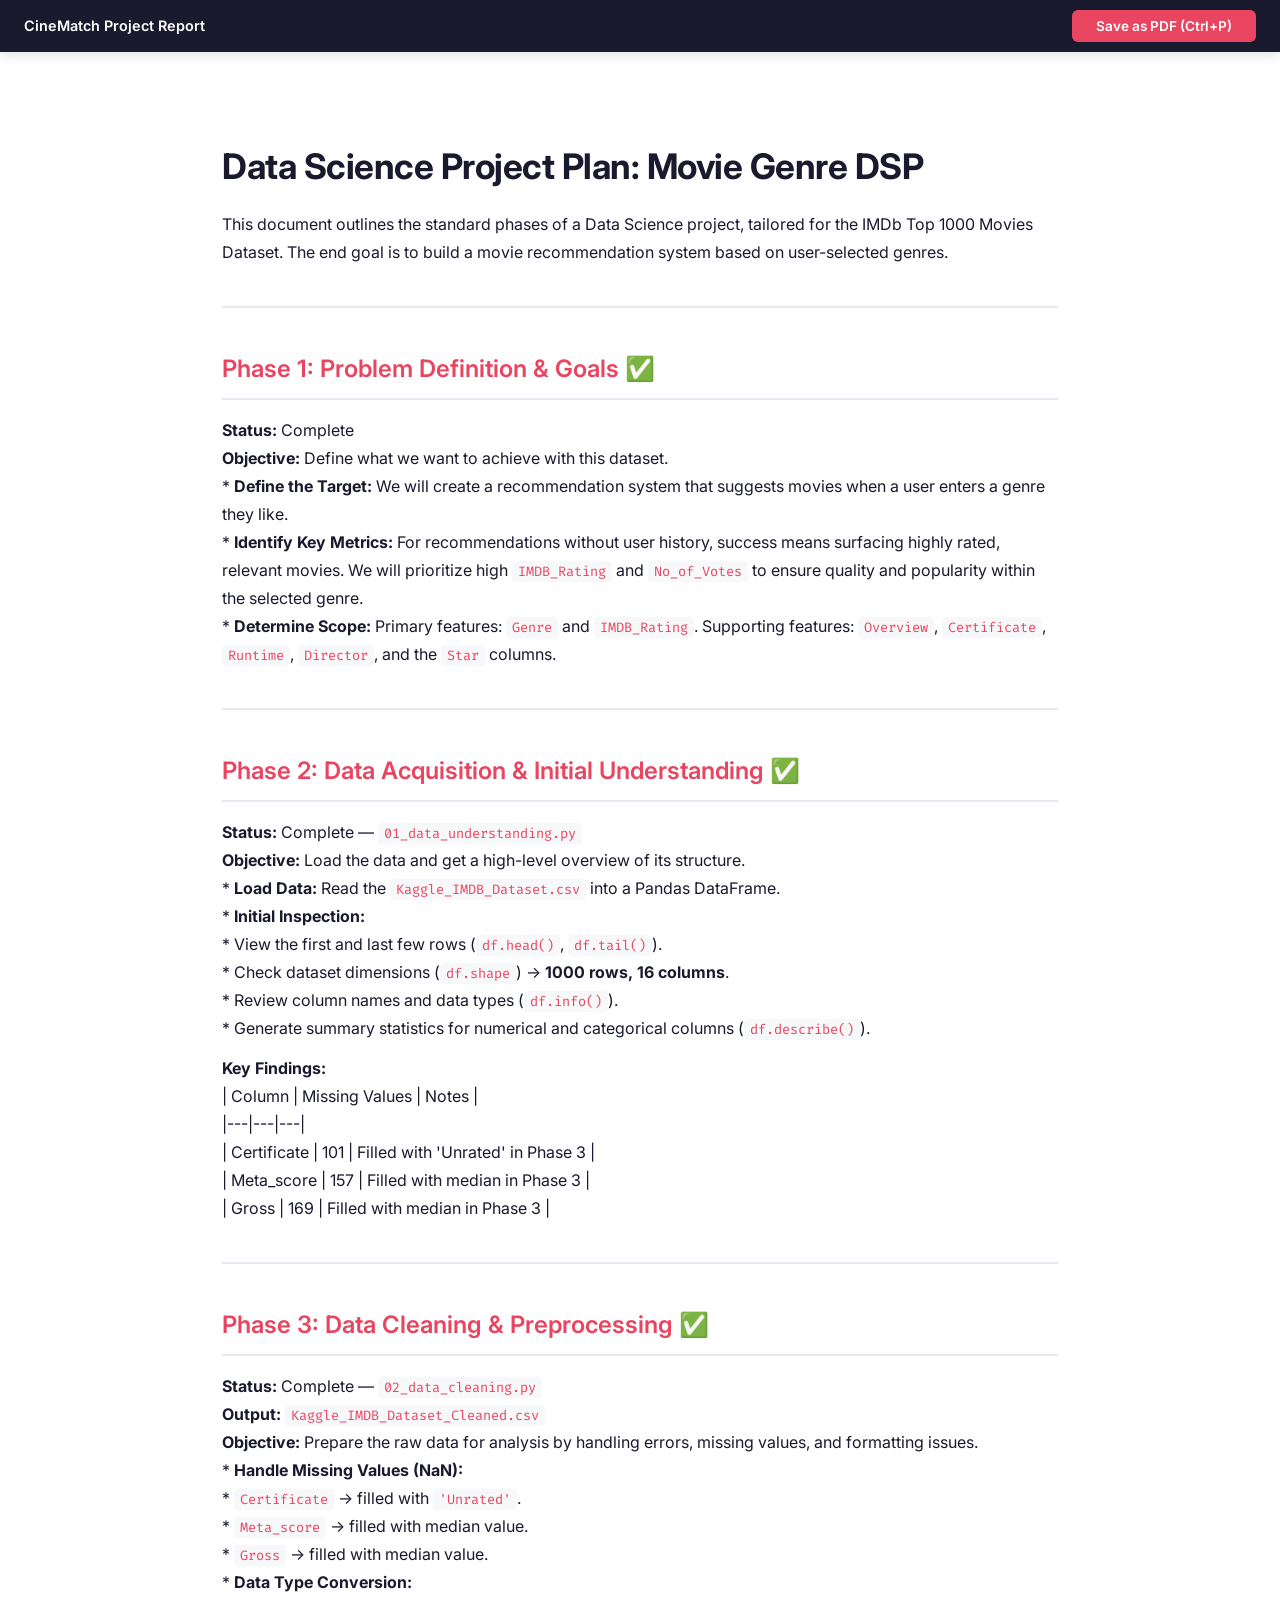
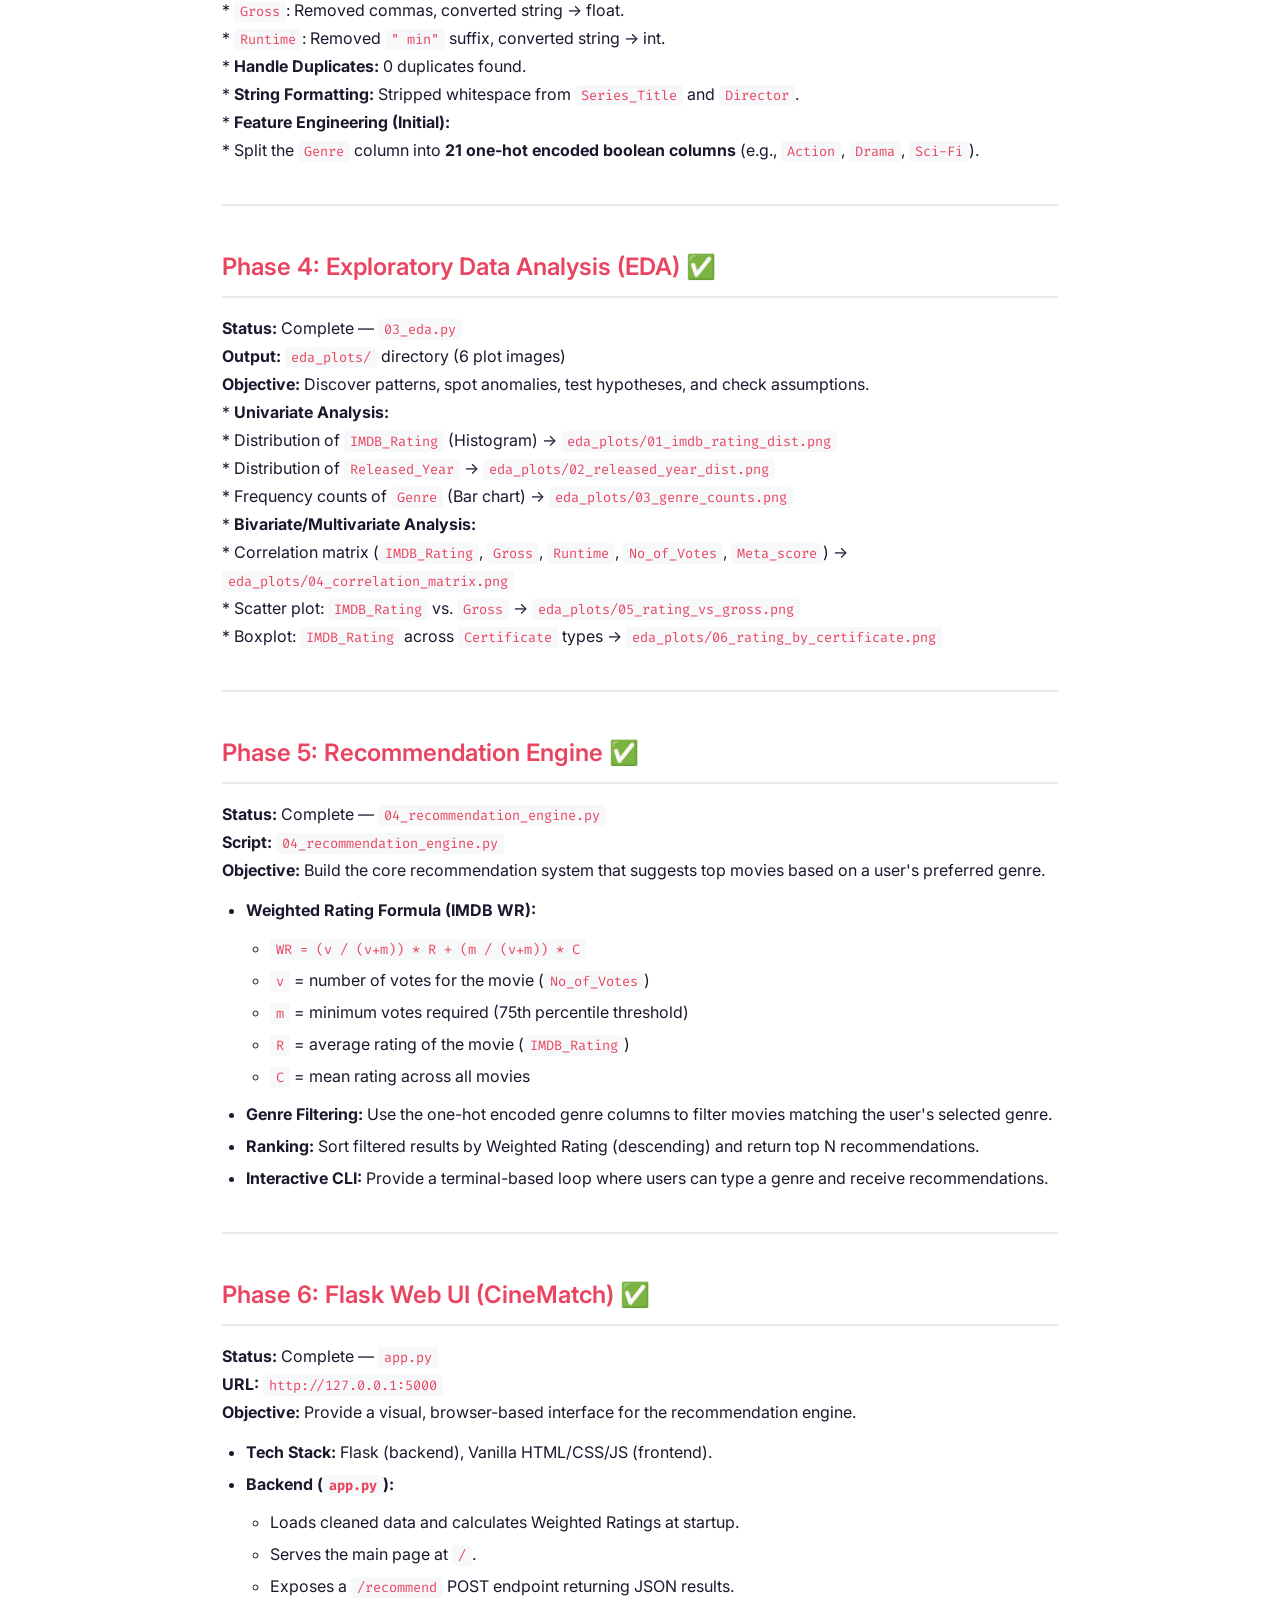
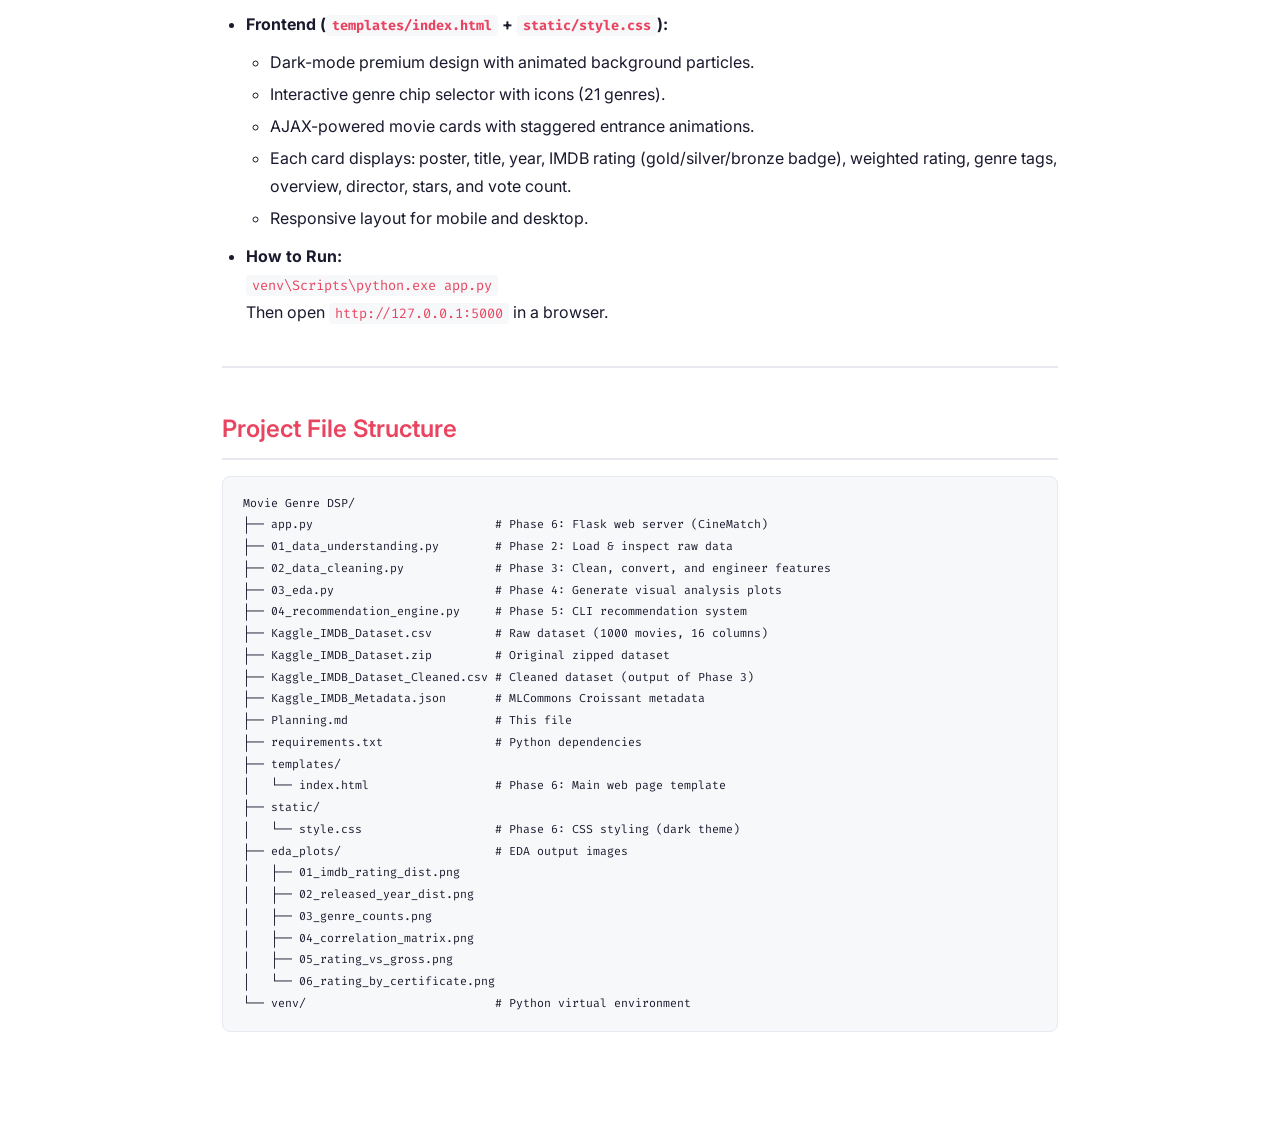
==== commit 3813b164: "Update project report HTML" ====
--- a/Project_Report.html
+++ b/Project_Report.html
@@ -203,783 +203,121 @@
 
 <div style="height: 48px;" class="no-print"></div>
 
-<h1 id="cinematch-movie-genre-recommendation-system">CineMatch: Movie Genre Recommendation System</h1>
-<h2 id="complete-project-report">Complete Project Report</h2>
-<hr />
-<h2 id="1-introduction">1. Introduction</h2>
-<h3 id="11-project-overview">1.1 Project Overview</h3>
-<p><strong>CineMatch</strong> is a data science project that builds a <strong>genre-based movie recommendation system</strong> using the IMDb Top 1000 Movies Dataset sourced from Kaggle. The system allows a user to select a movie genre (e.g., "Action", "Sci-Fi", "Drama") and instantly receive a ranked list of the highest-quality movies in that genre.</p>
-<p>The project follows a structured data science pipeline — from raw data ingestion, through cleaning and exploratory analysis, to a fully functional recommendation engine served via a Flask web application.</p>
-<h3 id="12-problem-statement">1.2 Problem Statement</h3>
-<p>Users often struggle to find high-quality movies within a specific genre. Simple sorting by rating can be misleading, as niche films with very few votes may appear alongside universally acclaimed blockbusters. This project solves that problem by implementing <strong>IMDB's Weighted Rating formula</strong>, which balances a movie's average rating against the volume of votes it has received, ensuring that only truly popular <em>and</em> highly-rated films are recommended.</p>
-<h3 id="13-dataset">1.3 Dataset</h3>
-<table>
-<thead>
-<tr>
-<th>Property</th>
-<th>Value</th>
-</tr>
-</thead>
-<tbody>
-<tr>
-<td><strong>Source</strong></td>
-<td>Kaggle — IMDb Top 1000 Movies Dataset</td>
-</tr>
-<tr>
-<td><strong>Format</strong></td>
-<td>CSV (<code>Kaggle_IMDB_Dataset.csv</code>)</td>
-</tr>
-<tr>
-<td><strong>Records</strong></td>
-<td>1,000 movies</td>
-</tr>
-<tr>
-<td><strong>Features</strong></td>
-<td>16 columns</td>
-</tr>
-<tr>
-<td><strong>Size</strong></td>
-<td>~438 KB</td>
-</tr>
-</tbody>
-</table>
-<p><strong>Original Columns:</strong></p>
-<table>
-<thead>
-<tr>
-<th>#</th>
-<th>Column</th>
-<th>Type</th>
-<th>Description</th>
-</tr>
-</thead>
-<tbody>
-<tr>
-<td>1</td>
-<td><code>Poster_Link</code></td>
-<td>string</td>
-<td>URL to the movie poster image</td>
-</tr>
-<tr>
-<td>2</td>
-<td><code>Series_Title</code></td>
-<td>string</td>
-<td>Name of the movie</td>
-</tr>
-<tr>
-<td>3</td>
-<td><code>Released_Year</code></td>
-<td>string</td>
-<td>Year the movie was released</td>
-</tr>
-<tr>
-<td>4</td>
-<td><code>Certificate</code></td>
-<td>string</td>
-<td>Age certification (e.g., PG-13, R, U)</td>
-</tr>
-<tr>
-<td>5</td>
-<td><code>Runtime</code></td>
-<td>string</td>
-<td>Duration in minutes (e.g., "142 min")</td>
-</tr>
-<tr>
-<td>6</td>
-<td><code>Genre</code></td>
-<td>string</td>
-<td>Comma-separated genres (e.g., "Action, Crime, Drama")</td>
-</tr>
-<tr>
-<td>7</td>
-<td><code>IMDB_Rating</code></td>
-<td>float</td>
-<td>IMDB user rating (7.6 – 9.3)</td>
-</tr>
-<tr>
-<td>8</td>
-<td><code>Overview</code></td>
-<td>string</td>
-<td>Brief plot synopsis</td>
-</tr>
-<tr>
-<td>9</td>
-<td><code>Meta_score</code></td>
-<td>float</td>
-<td>Metacritic score (28 – 100)</td>
-</tr>
-<tr>
-<td>10</td>
-<td><code>Director</code></td>
-<td>string</td>
-<td>Movie director</td>
-</tr>
-<tr>
-<td>11</td>
-<td><code>Star1</code></td>
-<td>string</td>
-<td>Lead actor 1</td>
-</tr>
-<tr>
-<td>12</td>
-<td><code>Star2</code></td>
-<td>string</td>
-<td>Lead actor 2</td>
-</tr>
-<tr>
-<td>13</td>
-<td><code>Star3</code></td>
-<td>string</td>
-<td>Supporting actor 1</td>
-</tr>
-<tr>
-<td>14</td>
-<td><code>Star4</code></td>
-<td>string</td>
-<td>Supporting actor 2</td>
-</tr>
-<tr>
-<td>15</td>
-<td><code>No_of_Votes</code></td>
-<td>int</td>
-<td>Total number of IMDB user votes</td>
-</tr>
-<tr>
-<td>16</td>
-<td><code>Gross</code></td>
-<td>string</td>
-<td>Box office gross revenue in USD</td>
-</tr>
-</tbody>
-</table>
-<h3 id="14-technology-stack">1.4 Technology Stack</h3>
-<table>
-<thead>
-<tr>
-<th>Layer</th>
-<th>Technology</th>
-</tr>
-</thead>
-<tbody>
-<tr>
-<td>Language</td>
-<td>Python 3</td>
-</tr>
-<tr>
-<td>Data Processing</td>
-<td>Pandas, NumPy</td>
-</tr>
-<tr>
-<td>Visualization</td>
-<td>Matplotlib, Seaborn</td>
-</tr>
-<tr>
-<td>Machine Learning Concepts</td>
-<td>Scikit-learn (available, used for concepts)</td>
-</tr>
-<tr>
-<td>Web Framework</td>
-<td>Flask</td>
-</tr>
-<tr>
-<td>Frontend</td>
-<td>HTML5, CSS3, Vanilla JavaScript</td>
-</tr>
-<tr>
-<td>Environment</td>
-<td>Python venv (virtual environment)</td>
-</tr>
-</tbody>
-</table>
-<hr />
-<h2 id="2-implementation-pipeline">2. Implementation Pipeline</h2>
-<p>The project is implemented across <strong>6 sequential phases</strong>, each producing a concrete output that feeds into the next.</p>
-<div class="highlight"><pre><span></span><code>flowchart LR
-    A[&quot;Phase 1\nProblem\nDefinition&quot;] --&gt; B[&quot;Phase 2\nData\nUnderstanding&quot;]
-    B --&gt; C[&quot;Phase 3\nData\nCleaning&quot;]
-    C --&gt; D[&quot;Phase 4\nExploratory\nAnalysis&quot;]
-    D --&gt; E[&quot;Phase 5\nRecommendation\nEngine&quot;]
-    E --&gt; F[&quot;Phase 6\nFlask\nWeb UI&quot;]
-</code></pre></div>
-
-<hr />
-<h3 id="21-phase-1-problem-definition-goals">2.1 Phase 1: Problem Definition &amp; Goals</h3>
-<p><strong>Objective:</strong> Define what we want to achieve and how we will measure success.</p>
-<table>
-<thead>
-<tr>
-<th>Decision</th>
-<th>Choice</th>
-</tr>
-</thead>
-<tbody>
-<tr>
-<td><strong>Target</strong></td>
-<td>Build a genre-based movie recommendation system</td>
-</tr>
-<tr>
-<td><strong>Approach</strong></td>
-<td>Popularity-based filtering (no user history required)</td>
-</tr>
-<tr>
-<td><strong>Key Metrics</strong></td>
-<td>IMDB Rating + Number of Votes (combined via Weighted Rating)</td>
-</tr>
-<tr>
-<td><strong>Primary Features</strong></td>
-<td><code>Genre</code>, <code>IMDB_Rating</code>, <code>No_of_Votes</code></td>
-</tr>
-<tr>
-<td><strong>Supporting Features</strong></td>
-<td><code>Overview</code>, <code>Certificate</code>, <code>Runtime</code>, <code>Director</code>, <code>Star1–4</code></td>
-</tr>
-</tbody>
-</table>
-<p><strong>Why Popularity-Based?</strong><br />
-This approach solves the <strong>Cold Start Problem</strong> — it does not require any prior user viewing history. It is ideal for a "Top 1000" curated dataset where every movie is already highly rated, and the differentiator becomes <em>how many people</em> agreed it was good.</p>
-<hr />
-<h3 id="22-phase-2-data-acquisition-understanding">2.2 Phase 2: Data Acquisition &amp; Understanding</h3>
-<p><strong>Script:</strong> <code>01_data_understanding.py</code></p>
-<p>This phase loads the raw CSV and performs initial inspection to understand the data's structure, types, and quality.</p>
-<p><strong>Implementation:</strong></p>
-<div class="highlight"><pre><span></span><code><span class="n">df</span> <span class="o">=</span> <span class="n">pd</span><span class="o">.</span><span class="n">read_csv</span><span class="p">(</span><span class="s1">&#39;Kaggle_IMDB_Dataset.csv&#39;</span><span class="p">)</span>
-
-<span class="c1"># Inspection steps</span>
-<span class="n">df</span><span class="o">.</span><span class="n">head</span><span class="p">()</span>          <span class="c1"># First 5 rows</span>
-<span class="n">df</span><span class="o">.</span><span class="n">tail</span><span class="p">()</span>          <span class="c1"># Last 5 rows</span>
-<span class="n">df</span><span class="o">.</span><span class="n">shape</span>           <span class="c1"># (1000, 16)</span>
-<span class="n">df</span><span class="o">.</span><span class="n">info</span><span class="p">()</span>          <span class="c1"># Column types and non-null counts</span>
-<span class="n">df</span><span class="o">.</span><span class="n">describe</span><span class="p">()</span>      <span class="c1"># Summary statistics (numerical)</span>
-<span class="n">df</span><span class="o">.</span><span class="n">describe</span><span class="p">(</span><span class="n">include</span><span class="o">=</span><span class="p">[</span><span class="s1">&#39;object&#39;</span><span class="p">])</span>  <span class="c1"># Summary statistics (categorical)</span>
-</code></pre></div>
-
-<p><strong>Key Findings:</strong></p>
-<table>
-<thead>
-<tr>
-<th>Column</th>
-<th>Total Records</th>
-<th>Non-Null</th>
-<th>Missing</th>
-<th>Missing %</th>
-</tr>
-</thead>
-<tbody>
-<tr>
-<td>Certificate</td>
-<td>1000</td>
-<td>899</td>
-<td><strong>101</strong></td>
-<td>10.1%</td>
-</tr>
-<tr>
-<td>Meta_score</td>
-<td>1000</td>
-<td>843</td>
-<td><strong>157</strong></td>
-<td>15.7%</td>
-</tr>
-<tr>
-<td>Gross</td>
-<td>1000</td>
-<td>831</td>
-<td><strong>169</strong></td>
-<td>16.9%</td>
-</tr>
-</tbody>
-</table>
-<p>All other columns had zero missing values.</p>
-<p><strong>Numerical Summary:</strong></p>
-<table>
-<thead>
-<tr>
-<th>Statistic</th>
-<th>IMDB_Rating</th>
-<th>Meta_score</th>
-<th>No_of_Votes</th>
-</tr>
-</thead>
-<tbody>
-<tr>
-<td>Mean</td>
-<td>7.95</td>
-<td>77.97</td>
-<td>273,693</td>
-</tr>
-<tr>
-<td>Std Dev</td>
-<td>0.28</td>
-<td>12.38</td>
-<td>327,373</td>
-</tr>
-<tr>
-<td>Min</td>
-<td>7.60</td>
-<td>28.00</td>
-<td>25,088</td>
-</tr>
-<tr>
-<td>Max</td>
-<td>9.30</td>
-<td>100.00</td>
-<td>2,343,110</td>
-</tr>
-</tbody>
-</table>
-<hr />
-<h3 id="23-phase-3-data-cleaning-preprocessing">2.3 Phase 3: Data Cleaning &amp; Preprocessing</h3>
-<p><strong>Script:</strong> <code>02_data_cleaning.py</code><br />
-<strong>Output:</strong> <code>Kaggle_IMDB_Dataset_Cleaned.csv</code></p>
-<p>This phase transforms the raw dataset into a clean, analysis-ready format.</p>
-<h4 id="231-handling-missing-values">2.3.1 Handling Missing Values</h4>
-<table>
-<thead>
-<tr>
-<th>Column</th>
-<th>Strategy</th>
-<th>Rationale</th>
-</tr>
-</thead>
-<tbody>
-<tr>
-<td><code>Certificate</code></td>
-<td>Fill with <code>'Unrated'</code></td>
-<td>Categorical — a meaningful default label</td>
-</tr>
-<tr>
-<td><code>Meta_score</code></td>
-<td>Fill with <strong>median</strong></td>
-<td>Numerical — median is robust against outliers</td>
-</tr>
-<tr>
-<td><code>Gross</code></td>
-<td>Fill with <strong>median</strong></td>
-<td>Numerical — median avoids skew from blockbusters</td>
-</tr>
-</tbody>
-</table>
-<div class="highlight"><pre><span></span><code><span class="n">df</span><span class="p">[</span><span class="s1">&#39;Certificate&#39;</span><span class="p">]</span> <span class="o">=</span> <span class="n">df</span><span class="p">[</span><span class="s1">&#39;Certificate&#39;</span><span class="p">]</span><span class="o">.</span><span class="n">fillna</span><span class="p">(</span><span class="s1">&#39;Unrated&#39;</span><span class="p">)</span>
-<span class="n">df</span><span class="p">[</span><span class="s1">&#39;Gross&#39;</span><span class="p">]</span> <span class="o">=</span> <span class="n">df</span><span class="p">[</span><span class="s1">&#39;Gross&#39;</span><span class="p">]</span><span class="o">.</span><span class="n">fillna</span><span class="p">(</span><span class="n">df</span><span class="p">[</span><span class="s1">&#39;Gross&#39;</span><span class="p">]</span><span class="o">.</span><span class="n">median</span><span class="p">())</span>
-<span class="n">df</span><span class="p">[</span><span class="s1">&#39;Meta_score&#39;</span><span class="p">]</span> <span class="o">=</span> <span class="n">df</span><span class="p">[</span><span class="s1">&#39;Meta_score&#39;</span><span class="p">]</span><span class="o">.</span><span class="n">fillna</span><span class="p">(</span><span class="n">df</span><span class="p">[</span><span class="s1">&#39;Meta_score&#39;</span><span class="p">]</span><span class="o">.</span><span class="n">median</span><span class="p">())</span>
-</code></pre></div>
-
-<h4 id="232-data-type-conversion">2.3.2 Data Type Conversion</h4>
-<table>
-<thead>
-<tr>
-<th>Column</th>
-<th>Before</th>
-<th>After</th>
-<th>Transformation</th>
-</tr>
-</thead>
-<tbody>
-<tr>
-<td><code>Gross</code></td>
-<td><code>str</code> (<code>"28,341,469"</code>)</td>
-<td><code>float</code> (<code>28341469.0</code>)</td>
-<td>Remove commas → cast to float</td>
-</tr>
-<tr>
-<td><code>Runtime</code></td>
-<td><code>str</code> (<code>"142 min"</code>)</td>
-<td><code>int</code> (<code>142</code>)</td>
-<td>Remove " min" suffix → cast to int</td>
-</tr>
-</tbody>
-</table>
-<div class="highlight"><pre><span></span><code><span class="n">df</span><span class="p">[</span><span class="s1">&#39;Gross&#39;</span><span class="p">]</span> <span class="o">=</span> <span class="n">df</span><span class="p">[</span><span class="s1">&#39;Gross&#39;</span><span class="p">]</span><span class="o">.</span><span class="n">str</span><span class="o">.</span><span class="n">replace</span><span class="p">(</span><span class="s1">&#39;,&#39;</span><span class="p">,</span> <span class="s1">&#39;&#39;</span><span class="p">,</span> <span class="n">regex</span><span class="o">=</span><span class="kc">False</span><span class="p">)</span><span class="o">.</span><span class="n">astype</span><span class="p">(</span><span class="nb">float</span><span class="p">)</span>
-<span class="n">df</span><span class="p">[</span><span class="s1">&#39;Runtime&#39;</span><span class="p">]</span> <span class="o">=</span> <span class="n">df</span><span class="p">[</span><span class="s1">&#39;Runtime&#39;</span><span class="p">]</span><span class="o">.</span><span class="n">str</span><span class="o">.</span><span class="n">replace</span><span class="p">(</span><span class="s1">&#39; min&#39;</span><span class="p">,</span> <span class="s1">&#39;&#39;</span><span class="p">,</span> <span class="n">regex</span><span class="o">=</span><span class="kc">False</span><span class="p">)</span><span class="o">.</span><span class="n">astype</span><span class="p">(</span><span class="nb">int</span><span class="p">)</span>
-</code></pre></div>
-
-<h4 id="233-duplicate-check">2.3.3 Duplicate Check</h4>
-<div class="highlight"><pre><span></span><code><span class="n">df</span><span class="o">.</span><span class="n">duplicated</span><span class="p">()</span><span class="o">.</span><span class="n">sum</span><span class="p">()</span>  <span class="c1"># Result: 0 duplicates found</span>
-</code></pre></div>
-
-<h4 id="234-string-formatting">2.3.4 String Formatting</h4>
-<div class="highlight"><pre><span></span><code><span class="n">df</span><span class="p">[</span><span class="s1">&#39;Series_Title&#39;</span><span class="p">]</span> <span class="o">=</span> <span class="n">df</span><span class="p">[</span><span class="s1">&#39;Series_Title&#39;</span><span class="p">]</span><span class="o">.</span><span class="n">str</span><span class="o">.</span><span class="n">strip</span><span class="p">()</span>
-<span class="n">df</span><span class="p">[</span><span class="s1">&#39;Director&#39;</span><span class="p">]</span> <span class="o">=</span> <span class="n">df</span><span class="p">[</span><span class="s1">&#39;Director&#39;</span><span class="p">]</span><span class="o">.</span><span class="n">str</span><span class="o">.</span><span class="n">strip</span><span class="p">()</span>
-</code></pre></div>
-
-<h4 id="235-feature-engineering-genre-one-hot-encoding">2.3.5 Feature Engineering: Genre One-Hot Encoding</h4>
-<p>Since each movie can belong to multiple genres (e.g., <code>"Action, Crime, Drama"</code>), the <code>Genre</code> column is split and <strong>one-hot encoded</strong> into 21 binary columns.</p>
-<div class="highlight"><pre><span></span><code><span class="n">genres_dummies</span> <span class="o">=</span> <span class="n">df</span><span class="p">[</span><span class="s1">&#39;Genre&#39;</span><span class="p">]</span><span class="o">.</span><span class="n">str</span><span class="o">.</span><span class="n">get_dummies</span><span class="p">(</span><span class="n">sep</span><span class="o">=</span><span class="s1">&#39;, &#39;</span><span class="p">)</span>
-<span class="n">df</span> <span class="o">=</span> <span class="n">pd</span><span class="o">.</span><span class="n">concat</span><span class="p">([</span><span class="n">df</span><span class="p">,</span> <span class="n">genres_dummies</span><span class="p">],</span> <span class="n">axis</span><span class="o">=</span><span class="mi">1</span><span class="p">)</span>
-</code></pre></div>
-
-<p><strong>Result:</strong> 21 new boolean columns added:</p>
-<div class="highlight"><pre><span></span><code>Action, Adventure, Animation, Biography, Comedy, Crime, Drama, Family,
-Fantasy, Film-Noir, History, Horror, Music, Musical, Mystery, Romance,
-Sci-Fi, Sport, Thriller, War, Western
-</code></pre></div>
-
-<p>Each column contains <code>1</code> if the movie belongs to that genre, <code>0</code> otherwise. This is critical for the recommendation engine's filtering logic.</p>
-<hr />
-<h3 id="24-phase-4-exploratory-data-analysis-eda">2.4 Phase 4: Exploratory Data Analysis (EDA)</h3>
-<p><strong>Script:</strong> <code>03_eda.py</code><br />
-<strong>Output:</strong> 6 plot images saved to <code>eda_plots/</code></p>
-<h4 id="241-univariate-analysis">2.4.1 Univariate Analysis</h4>
-<table>
-<thead>
-<tr>
-<th>Plot</th>
-<th>File</th>
-<th>Key Observation</th>
-</tr>
-</thead>
-<tbody>
-<tr>
-<td>IMDB Rating Distribution</td>
-<td><code>01_imdb_rating_dist.png</code></td>
-<td>Ratings cluster tightly between 7.6–8.3, with a right tail reaching 9.3</td>
-</tr>
-<tr>
-<td>Release Year Distribution</td>
-<td><code>02_released_year_dist.png</code></td>
-<td>The majority of top-rated movies were released post-1990</td>
-</tr>
-<tr>
-<td>Genre Frequency</td>
-<td><code>03_genre_counts.png</code></td>
-<td>Drama is the most common genre, followed by Adventure and Comedy</td>
-</tr>
-</tbody>
-</table>
-<h4 id="242-bivariatemultivariate-analysis">2.4.2 Bivariate/Multivariate Analysis</h4>
-<table>
-<thead>
-<tr>
-<th>Plot</th>
-<th>File</th>
-<th>Key Observation</th>
-</tr>
-</thead>
-<tbody>
-<tr>
-<td>Correlation Matrix</td>
-<td><code>04_correlation_matrix.png</code></td>
-<td><code>No_of_Votes</code> has the strongest positive correlation with <code>Gross</code> revenue</td>
-</tr>
-<tr>
-<td>Rating vs. Gross</td>
-<td><code>05_rating_vs_gross.png</code></td>
-<td>Higher ratings do not strongly predict higher revenue — blockbusters span the full rating range</td>
-</tr>
-<tr>
-<td>Rating by Certificate</td>
-<td><code>06_rating_by_certificate.png</code></td>
-<td>The 'U' (Universal) certificate shows wide rating variance; 'R'-rated films are more consistently highly rated</td>
-</tr>
-</tbody>
-</table>
-<hr />
-<h2 id="3-recommendation-algorithm-core-logic">3. Recommendation Algorithm (Core Logic)</h2>
-<blockquote>
-<p>[!IMPORTANT]<br />
-This section explains the crucial part — how CineMatch decides which movies to suggest and in what order.</p>
-</blockquote>
-<h3 id="31-the-problem-with-simple-sorting">3.1 The Problem with Simple Sorting</h3>
-<p>A naive approach would sort movies by <code>IMDB_Rating</code> descending. However, this has a critical flaw:</p>
+<h1 id="data-science-project-plan-movie-genre-dsp">Data Science Project Plan: Movie Genre DSP</h1>
+<p>This document outlines the standard phases of a Data Science project, tailored for the IMDb Top 1000 Movies Dataset. The end goal is to build a movie recommendation system based on user-selected genres.</p>
+<hr />
+<h2 id="phase-1-problem-definition-goals">Phase 1: Problem Definition &amp; Goals ✅</h2>
+<p><strong>Status:</strong> Complete<br />
+<strong>Objective:</strong> Define what we want to achieve with this dataset.<br />
+*   <strong>Define the Target:</strong> We will create a recommendation system that suggests movies when a user enters a genre they like.<br />
+*   <strong>Identify Key Metrics:</strong> For recommendations without user history, success means surfacing highly rated, relevant movies. We will prioritize high <code>IMDB_Rating</code> and <code>No_of_Votes</code> to ensure quality and popularity within the selected genre.<br />
+*   <strong>Determine Scope:</strong> Primary features: <code>Genre</code> and <code>IMDB_Rating</code>. Supporting features: <code>Overview</code>, <code>Certificate</code>, <code>Runtime</code>, <code>Director</code>, and the <code>Star</code> columns.</p>
+<hr />
+<h2 id="phase-2-data-acquisition-initial-understanding">Phase 2: Data Acquisition &amp; Initial Understanding ✅</h2>
+<p><strong>Status:</strong> Complete — <code>01_data_understanding.py</code><br />
+<strong>Objective:</strong> Load the data and get a high-level overview of its structure.<br />
+*   <strong>Load Data:</strong> Read the <code>Kaggle_IMDB_Dataset.csv</code> into a Pandas DataFrame.<br />
+*   <strong>Initial Inspection:</strong> <br />
+    *   View the first and last few rows (<code>df.head()</code>, <code>df.tail()</code>).<br />
+    *   Check dataset dimensions (<code>df.shape</code>) → <strong>1000 rows, 16 columns</strong>.<br />
+    *   Review column names and data types (<code>df.info()</code>).<br />
+    *   Generate summary statistics for numerical and categorical columns (<code>df.describe()</code>).</p>
+<p><strong>Key Findings:</strong><br />
+| Column | Missing Values | Notes |<br />
+|---|---|---|<br />
+| Certificate | 101 | Filled with 'Unrated' in Phase 3 |<br />
+| Meta_score | 157 | Filled with median in Phase 3 |<br />
+| Gross | 169 | Filled with median in Phase 3 |</p>
+<hr />
+<h2 id="phase-3-data-cleaning-preprocessing">Phase 3: Data Cleaning &amp; Preprocessing ✅</h2>
+<p><strong>Status:</strong> Complete — <code>02_data_cleaning.py</code><br />
+<strong>Output:</strong> <code>Kaggle_IMDB_Dataset_Cleaned.csv</code><br />
+<strong>Objective:</strong> Prepare the raw data for analysis by handling errors, missing values, and formatting issues.<br />
+*   <strong>Handle Missing Values (NaN):</strong> <br />
+    *   <code>Certificate</code> → filled with <code>'Unrated'</code>.<br />
+    *   <code>Meta_score</code> → filled with median value.<br />
+    *   <code>Gross</code> → filled with median value.<br />
+*   <strong>Data Type Conversion:</strong><br />
+    *   <code>Gross</code>: Removed commas, converted string → float.<br />
+    *   <code>Runtime</code>: Removed <code>" min"</code> suffix, converted string → int.<br />
+*   <strong>Handle Duplicates:</strong> 0 duplicates found.<br />
+*   <strong>String Formatting:</strong> Stripped whitespace from <code>Series_Title</code> and <code>Director</code>.<br />
+*   <strong>Feature Engineering (Initial):</strong><br />
+    *   Split the <code>Genre</code> column into <strong>21 one-hot encoded boolean columns</strong> (e.g., <code>Action</code>, <code>Drama</code>, <code>Sci-Fi</code>).</p>
+<hr />
+<h2 id="phase-4-exploratory-data-analysis-eda">Phase 4: Exploratory Data Analysis (EDA) ✅</h2>
+<p><strong>Status:</strong> Complete — <code>03_eda.py</code><br />
+<strong>Output:</strong> <code>eda_plots/</code> directory (6 plot images)<br />
+<strong>Objective:</strong> Discover patterns, spot anomalies, test hypotheses, and check assumptions.<br />
+*   <strong>Univariate Analysis:</strong><br />
+    *   Distribution of <code>IMDB_Rating</code> (Histogram) → <code>eda_plots/01_imdb_rating_dist.png</code><br />
+    *   Distribution of <code>Released_Year</code> → <code>eda_plots/02_released_year_dist.png</code><br />
+    *   Frequency counts of <code>Genre</code> (Bar chart) → <code>eda_plots/03_genre_counts.png</code><br />
+*   <strong>Bivariate/Multivariate Analysis:</strong><br />
+    *   Correlation matrix (<code>IMDB_Rating</code>, <code>Gross</code>, <code>Runtime</code>, <code>No_of_Votes</code>, <code>Meta_score</code>) → <code>eda_plots/04_correlation_matrix.png</code><br />
+    *   Scatter plot: <code>IMDB_Rating</code> vs. <code>Gross</code> → <code>eda_plots/05_rating_vs_gross.png</code><br />
+    *   Boxplot: <code>IMDB_Rating</code> across <code>Certificate</code> types → <code>eda_plots/06_rating_by_certificate.png</code></p>
+<hr />
+<h2 id="phase-5-recommendation-engine">Phase 5: Recommendation Engine ✅</h2>
+<p><strong>Status:</strong> Complete — <code>04_recommendation_engine.py</code><br />
+<strong>Script:</strong> <code>04_recommendation_engine.py</code><br />
+<strong>Objective:</strong> Build the core recommendation system that suggests top movies based on a user's preferred genre.</p>
 <ul>
-<li>A movie with a <strong>9.0 rating from 25,000 votes</strong> would rank higher than a movie with an <strong>8.9 rating from 2,343,110 votes</strong>.</li>
-<li>The first movie's rating is based on a small audience and may not be representative. The second movie has been validated by over 2 million people.</li>
-</ul>
-<h3 id="32-imdbs-weighted-rating-formula">3.2 IMDB's Weighted Rating Formula</h3>
-<p>To solve this, the system uses <strong>IMDB's own Weighted Rating (WR) formula</strong>, which is a form of <strong>Bayesian averaging</strong>:</p>
-<div class="highlight"><pre><span></span><code>WR = (v / (v + m)) × R + (m / (v + m)) × C
-</code></pre></div>
-
-<p>Where:</p>
-<table>
-<thead>
-<tr>
-<th>Symbol</th>
-<th>Meaning</th>
-<th>Value in Our Dataset</th>
-</tr>
-</thead>
-<tbody>
-<tr>
-<td><code>v</code></td>
-<td>Number of votes for the movie (<code>No_of_Votes</code>)</td>
-<td>Varies per movie</td>
-</tr>
-<tr>
-<td><code>m</code></td>
-<td>Minimum votes required to be considered</td>
-<td><strong>374,161</strong> (75th percentile)</td>
-</tr>
-<tr>
-<td><code>R</code></td>
-<td>The movie's own average rating (<code>IMDB_Rating</code>)</td>
-<td>Varies per movie</td>
-</tr>
-<tr>
-<td><code>C</code></td>
-<td>The mean rating across ALL movies in the dataset</td>
-<td><strong>7.95</strong></td>
-</tr>
-</tbody>
-</table>
-<h3 id="33-how-the-formula-works">3.3 How the Formula Works</h3>
-<p>The formula is essentially a <strong>confidence-weighted blend</strong> between a movie's individual rating and the global average:</p>
+<li><strong>Weighted Rating Formula (IMDB WR):</strong><ul>
+<li><code>WR = (v / (v+m)) * R + (m / (v+m)) * C</code></li>
+<li><code>v</code> = number of votes for the movie (<code>No_of_Votes</code>)</li>
+<li><code>m</code> = minimum votes required (75th percentile threshold)</li>
+<li><code>R</code> = average rating of the movie (<code>IMDB_Rating</code>)</li>
+<li><code>C</code> = mean rating across all movies</li>
+</ul>
+</li>
+<li><strong>Genre Filtering:</strong> Use the one-hot encoded genre columns to filter movies matching the user's selected genre.</li>
+<li><strong>Ranking:</strong> Sort filtered results by Weighted Rating (descending) and return top N recommendations.</li>
+<li><strong>Interactive CLI:</strong> Provide a terminal-based loop where users can type a genre and receive recommendations.</li>
+</ul>
+<hr />
+<h2 id="phase-6-flask-web-ui-cinematch">Phase 6: Flask Web UI (CineMatch) ✅</h2>
+<p><strong>Status:</strong> Complete — <code>app.py</code><br />
+<strong>URL:</strong> <code>http://127.0.0.1:5000</code><br />
+<strong>Objective:</strong> Provide a visual, browser-based interface for the recommendation engine.</p>
 <ul>
-<li><strong>When <code>v</code> is very large</strong> (millions of votes): The term <code>v / (v + m)</code> approaches <code>1</code>, so <code>WR ≈ R</code>. The movie's own rating dominates. The system trusts its rating because many people voted.</li>
-<li><strong>When <code>v</code> is very small</strong> (close to the minimum): The term <code>m / (v + m)</code> is large, so <code>WR</code> is pulled toward <code>C</code> (the global mean of 7.95). The system doesn't fully trust this rating because few people voted, so it regresses toward the average.</li>
-</ul>
-<p><strong>Example Calculation:</strong></p>
-<table>
-<thead>
-<tr>
-<th>Movie</th>
-<th>Rating (R)</th>
-<th>Votes (v)</th>
-<th>WR Calculation</th>
-<th>Final WR</th>
-</tr>
-</thead>
-<tbody>
-<tr>
-<td>The Dark Knight</td>
-<td>9.0</td>
-<td>2,303,232</td>
-<td><code>(2303232/2677393)×9.0 + (374161/2677393)×7.95</code></td>
-<td><strong>8.85</strong></td>
-</tr>
-<tr>
-<td>12 Angry Men</td>
-<td>9.0</td>
-<td>689,845</td>
-<td><code>(689845/1064006)×9.0 + (374161/1064006)×7.95</code></td>
-<td><strong>8.63</strong></td>
-</tr>
-<tr>
-<td>A niche film</td>
-<td>9.0</td>
-<td>30,000</td>
-<td><code>(30000/404161)×9.0 + (374161/404161)×7.95</code></td>
-<td><strong>8.03</strong></td>
-</tr>
-</tbody>
-</table>
-<p>All three films have the same raw IMDB Rating of 9.0, but the Weighted Rating correctly ranks The Dark Knight (2.3M votes) higher than 12 Angry Men (690K votes), and <em>much</em> higher than a niche film with only 30K votes.</p>
-<h3 id="34-implementation">3.4 Implementation</h3>
-<div class="highlight"><pre><span></span><code><span class="c1"># Step 1: Calculate global constants</span>
-<span class="n">C</span> <span class="o">=</span> <span class="n">df</span><span class="p">[</span><span class="s1">&#39;IMDB_Rating&#39;</span><span class="p">]</span><span class="o">.</span><span class="n">mean</span><span class="p">()</span>           <span class="c1"># C = 7.95</span>
-<span class="n">m</span> <span class="o">=</span> <span class="n">df</span><span class="p">[</span><span class="s1">&#39;No_of_Votes&#39;</span><span class="p">]</span><span class="o">.</span><span class="n">quantile</span><span class="p">(</span><span class="mf">0.75</span><span class="p">)</span>   <span class="c1"># m = 374,161</span>
-
-<span class="c1"># Step 2: Apply the WR formula to every movie</span>
-<span class="k">def</span><span class="w"> </span><span class="nf">weighted_rating</span><span class="p">(</span><span class="n">row</span><span class="p">):</span>
-    <span class="n">v</span> <span class="o">=</span> <span class="n">row</span><span class="p">[</span><span class="s1">&#39;No_of_Votes&#39;</span><span class="p">]</span>
-    <span class="n">R</span> <span class="o">=</span> <span class="n">row</span><span class="p">[</span><span class="s1">&#39;IMDB_Rating&#39;</span><span class="p">]</span>
-    <span class="k">return</span> <span class="p">(</span><span class="n">v</span> <span class="o">/</span> <span class="p">(</span><span class="n">v</span> <span class="o">+</span> <span class="n">m</span><span class="p">))</span> <span class="o">*</span> <span class="n">R</span> <span class="o">+</span> <span class="p">(</span><span class="n">m</span> <span class="o">/</span> <span class="p">(</span><span class="n">v</span> <span class="o">+</span> <span class="n">m</span><span class="p">))</span> <span class="o">*</span> <span class="n">C</span>
-
-<span class="n">df</span><span class="p">[</span><span class="s1">&#39;Weighted_Rating&#39;</span><span class="p">]</span> <span class="o">=</span> <span class="n">df</span><span class="o">.</span><span class="n">apply</span><span class="p">(</span><span class="n">weighted_rating</span><span class="p">,</span> <span class="n">axis</span><span class="o">=</span><span class="mi">1</span><span class="p">)</span>
-</code></pre></div>
-
-<h3 id="35-genre-filtering">3.5 Genre Filtering</h3>
-<p>Once every movie has a Weighted Rating, the recommendation process is straightforward:</p>
-<div class="highlight"><pre><span></span><code>User Input: &quot;Action&quot;
-     │
-     ▼
-┌─────────────────────────────┐
-│  Filter: df[df[&#39;Action&#39;]==1]│   ← Use the one-hot encoded column
-│  (keeps only Action movies) │
-└─────────────┬───────────────┘
-              │
-              ▼
-┌─────────────────────────────┐
-│  Sort by Weighted_Rating    │
-│  (descending)               │
-└─────────────┬───────────────┘
-              │
-              ▼
-┌─────────────────────────────┐
-│  Return top 10 results      │
-│  with metadata               │
-└─────────────────────────────┘
-</code></pre></div>
-
-<p><strong>Implementation:</strong></p>
-<div class="highlight"><pre><span></span><code><span class="k">def</span><span class="w"> </span><span class="nf">recommend_movies</span><span class="p">(</span><span class="n">genre</span><span class="p">,</span> <span class="n">top_n</span><span class="o">=</span><span class="mi">10</span><span class="p">):</span>
-    <span class="c1"># Case-insensitive genre matching</span>
-    <span class="n">matched</span> <span class="o">=</span> <span class="p">[</span><span class="n">g</span> <span class="k">for</span> <span class="n">g</span> <span class="ow">in</span> <span class="n">GENRES</span> <span class="k">if</span> <span class="n">g</span><span class="o">.</span><span class="n">lower</span><span class="p">()</span> <span class="o">==</span> <span class="n">genre</span><span class="o">.</span><span class="n">lower</span><span class="p">()]</span>
-    <span class="k">if</span> <span class="ow">not</span> <span class="n">matched</span><span class="p">:</span>
-        <span class="k">return</span> <span class="kc">None</span>
-
-    <span class="n">genre_col</span> <span class="o">=</span> <span class="n">matched</span><span class="p">[</span><span class="mi">0</span><span class="p">]</span>
-    <span class="c1"># Filter using one-hot encoded column</span>
-    <span class="n">filtered</span> <span class="o">=</span> <span class="n">df</span><span class="p">[</span><span class="n">df</span><span class="p">[</span><span class="n">genre_col</span><span class="p">]</span> <span class="o">==</span> <span class="mi">1</span><span class="p">]</span><span class="o">.</span><span class="n">copy</span><span class="p">()</span>
-
-    <span class="c1"># Sort by Weighted Rating and return top N</span>
-    <span class="n">filtered</span> <span class="o">=</span> <span class="n">filtered</span><span class="o">.</span><span class="n">sort_values</span><span class="p">(</span><span class="s1">&#39;Weighted_Rating&#39;</span><span class="p">,</span> <span class="n">ascending</span><span class="o">=</span><span class="kc">False</span><span class="p">)</span><span class="o">.</span><span class="n">head</span><span class="p">(</span><span class="n">top_n</span><span class="p">)</span>
-    <span class="k">return</span> <span class="n">filtered</span>
-</code></pre></div>
-
-<h3 id="36-sample-output-action-genre">3.6 Sample Output — "Action" Genre</h3>
-<table>
-<thead>
-<tr>
-<th>Rank</th>
-<th>Movie</th>
-<th>Year</th>
-<th>Rating</th>
-<th>WR</th>
-<th>Director</th>
-</tr>
-</thead>
-<tbody>
-<tr>
-<td>#1</td>
-<td>The Dark Knight</td>
-<td>2008</td>
-<td>9.0</td>
-<td>8.85</td>
-<td>Christopher Nolan</td>
-</tr>
-<tr>
-<td>#2</td>
-<td>LOTR: Return of the King</td>
-<td>2003</td>
-<td>8.9</td>
-<td>8.72</td>
-<td>Peter Jackson</td>
-</tr>
-<tr>
-<td>#3</td>
-<td>Inception</td>
-<td>2010</td>
-<td>8.8</td>
-<td>8.67</td>
-<td>Christopher Nolan</td>
-</tr>
-<tr>
-<td>#4</td>
-<td>LOTR: Fellowship of the Ring</td>
-<td>2001</td>
-<td>8.8</td>
-<td>8.64</td>
-<td>Peter Jackson</td>
-</tr>
-<tr>
-<td>#5</td>
-<td>The Matrix</td>
-<td>1999</td>
-<td>8.7</td>
-<td>8.56</td>
-<td>Lana Wachowski</td>
-</tr>
-</tbody>
-</table>
-<hr />
-<h2 id="4-flask-web-application-cinematch-ui">4. Flask Web Application (CineMatch UI)</h2>
-<h3 id="41-architecture">4.1 Architecture</h3>
-<div class="highlight"><pre><span></span><code>flowchart TB
-    subgraph Browser
-        A[index.html + style.css]
-    end
-    subgraph Flask Server
-        B[&quot;app.py&quot;]
-        C[&quot;Cleaned CSV\n(loaded at startup)&quot;]
-    end
-
-    A -- &quot;GET /&quot; --&gt; B
-    B -- &quot;Render template\n(genre list)&quot; --&gt; A
-    A -- &quot;POST /recommend\n{genre: &#39;Action&#39;}&quot; --&gt; B
-    B -- &quot;Filter + Sort\n(Weighted Rating)&quot; --&gt; C
-    C --&gt; B
-    B -- &quot;JSON response\n{movies: [...]}&quot; --&gt; A
-    A -- &quot;Render movie cards\n(JavaScript)&quot; --&gt; A
-</code></pre></div>
-
-<h3 id="42-backend-apppy">4.2 Backend — <code>app.py</code></h3>
-<table>
-<thead>
-<tr>
-<th>Route</th>
-<th>Method</th>
-<th>Description</th>
-</tr>
-</thead>
-<tbody>
-<tr>
-<td><code>/</code></td>
-<td>GET</td>
-<td>Serves the main HTML page with the list of 21 genres</td>
-</tr>
-<tr>
-<td><code>/recommend</code></td>
-<td>POST</td>
-<td>Accepts a <code>genre</code> form field, returns JSON array of top 10 movies</td>
-</tr>
-</tbody>
-</table>
-<p>The cleaned dataset and Weighted Ratings are computed <strong>once at server startup</strong> and stored in memory as global variables (<code>DF</code>, <code>GENRES</code>). This ensures every request is served instantly without re-reading the CSV.</p>
-<h3 id="43-frontend-indexhtml-stylecss">4.3 Frontend — <code>index.html</code> + <code>style.css</code></h3>
-<table>
-<thead>
-<tr>
-<th>Feature</th>
-<th>Implementation</th>
-</tr>
-</thead>
-<tbody>
-<tr>
-<td><strong>Design</strong></td>
-<td>Premium dark-mode theme with animated gradient background particles</td>
-</tr>
-<tr>
-<td><strong>Typography</strong></td>
-<td>Google Fonts: Outfit (headings), Inter (body)</td>
-</tr>
-<tr>
-<td><strong>Genre Selector</strong></td>
-<td>21 pill-shaped buttons with genre-specific icons</td>
-</tr>
-<tr>
-<td><strong>AJAX Requests</strong></td>
-<td>JavaScript <code>fetch()</code> API — no page reloads</td>
-</tr>
-<tr>
-<td><strong>Movie Cards</strong></td>
-<td>Horizontal layout with poster image, metadata badges, overview text</td>
-</tr>
-<tr>
-<td><strong>Animations</strong></td>
-<td>Staggered card entrance (80ms delay per card), hover lift effects</td>
-</tr>
-<tr>
-<td><strong>Responsive</strong></td>
-<td>Flexbox-based layout that stacks vertically on mobile screens</td>
-</tr>
-</tbody>
-</table>
-<h3 id="44-how-to-run">4.4 How to Run</h3>
-<div class="highlight"><pre><span></span><code><span class="c1"># From the project directory:</span>
-venv<span class="se">\S</span>cripts<span class="se">\p</span>ython.exe<span class="w"> </span>app.py
-
-<span class="c1"># Then open in browser:</span>
-<span class="c1"># http://127.0.0.1:5000</span>
-</code></pre></div>
-
-<hr />
-<h2 id="5-project-file-structure">5. Project File Structure</h2>
+<li><strong>Tech Stack:</strong> Flask (backend), Vanilla HTML/CSS/JS (frontend).</li>
+<li><strong>Backend (<code>app.py</code>):</strong><ul>
+<li>Loads cleaned data and calculates Weighted Ratings at startup.</li>
+<li>Serves the main page at <code>/</code>.</li>
+<li>Exposes a <code>/recommend</code> POST endpoint returning JSON results.</li>
+</ul>
+</li>
+<li><strong>Frontend (<code>templates/index.html</code> + <code>static/style.css</code>):</strong><ul>
+<li>Dark-mode premium design with animated background particles.</li>
+<li>Interactive genre chip selector with icons (21 genres).</li>
+<li>AJAX-powered movie cards with staggered entrance animations.</li>
+<li>Each card displays: poster, title, year, IMDB rating (gold/silver/bronze badge), weighted rating, genre tags, overview, director, stars, and vote count.</li>
+<li>Responsive layout for mobile and desktop.</li>
+</ul>
+</li>
+<li><strong>How to Run:</strong><br />
+<code>venv\Scripts\python.exe app.py</code><br />
+    Then open <code>http://127.0.0.1:5000</code> in a browser.</li>
+</ul>
+<hr />
+<h2 id="project-file-structure">Project File Structure</h2>
 <div class="highlight"><pre><span></span><code>Movie Genre DSP/
-├── app.py                          # Flask web server (CineMatch)
-├── 01_data_understanding.py        # Load &amp; inspect raw data
-├── 02_data_cleaning.py             # Clean, convert, and engineer features
-├── 03_eda.py                       # Generate visual analysis plots
-├── 04_recommendation_engine.py     # CLI recommendation system
-├── Kaggle_IMDB_Dataset.csv         # Raw dataset (1000 movies, 16 cols)
+├── app.py                          # Phase 6: Flask web server (CineMatch)
+├── 01_data_understanding.py        # Phase 2: Load &amp; inspect raw data
+├── 02_data_cleaning.py             # Phase 3: Clean, convert, and engineer features
+├── 03_eda.py                       # Phase 4: Generate visual analysis plots
+├── 04_recommendation_engine.py     # Phase 5: CLI recommendation system
+├── Kaggle_IMDB_Dataset.csv         # Raw dataset (1000 movies, 16 columns)
 ├── Kaggle_IMDB_Dataset.zip         # Original zipped dataset
 ├── Kaggle_IMDB_Dataset_Cleaned.csv # Cleaned dataset (output of Phase 3)
 ├── Kaggle_IMDB_Metadata.json       # MLCommons Croissant metadata
-├── Planning.md                     # Project planning document
+├── Planning.md                     # This file
 ├── requirements.txt                # Python dependencies
 ├── templates/
-│   └── index.html                  # Web page template
+│   └── index.html                  # Phase 6: Main web page template
 ├── static/
-│   └── style.css                   # CSS styling (dark theme)
+│   └── style.css                   # Phase 6: CSS styling (dark theme)
 ├── eda_plots/                      # EDA output images
 │   ├── 01_imdb_rating_dist.png
 │   ├── 02_released_year_dist.png
@@ -990,18 +328,5 @@
 └── venv/                           # Python virtual environment
 </code></pre></div>
 
-<hr />
-<h2 id="6-conclusion">6. Conclusion</h2>
-<p>This project demonstrates a complete, end-to-end data science workflow:</p>
-<ol>
-<li><strong>Problem Definition</strong> — Identified the need for a genre-based recommendation system that handles the Cold Start problem.</li>
-<li><strong>Data Understanding</strong> — Inspected 1,000 movies across 16 features, identifying 3 columns with significant missing data.</li>
-<li><strong>Data Cleaning</strong> — Imputed missing values with domain-appropriate strategies, converted string columns to numeric types, and one-hot encoded 21 genres.</li>
-<li><strong>Exploratory Analysis</strong> — Generated 6 visualizations revealing that Drama dominates the dataset, vote count correlates with revenue, and ratings cluster tightly between 7.6–8.3.</li>
-<li><strong>Recommendation Engine</strong> — Implemented IMDB's Bayesian-averaged Weighted Rating formula, which prevents low-vote movies from unfairly outranking universally acclaimed films.</li>
-<li><strong>Web Interface</strong> — Deployed the engine as a responsive Flask web app with a premium dark-mode UI, AJAX-powered genre filtering, and animated movie cards.</li>
-</ol>
-<p>The <strong>Weighted Rating formula</strong> is the intellectual core of the system. By blending a movie's individual rating with the global average — weighted by how many people voted — it produces rankings that reflect both quality and consensus. This is the same principle used by IMDB's own Top 250 list.</p>
-
 </body>
 </html>
